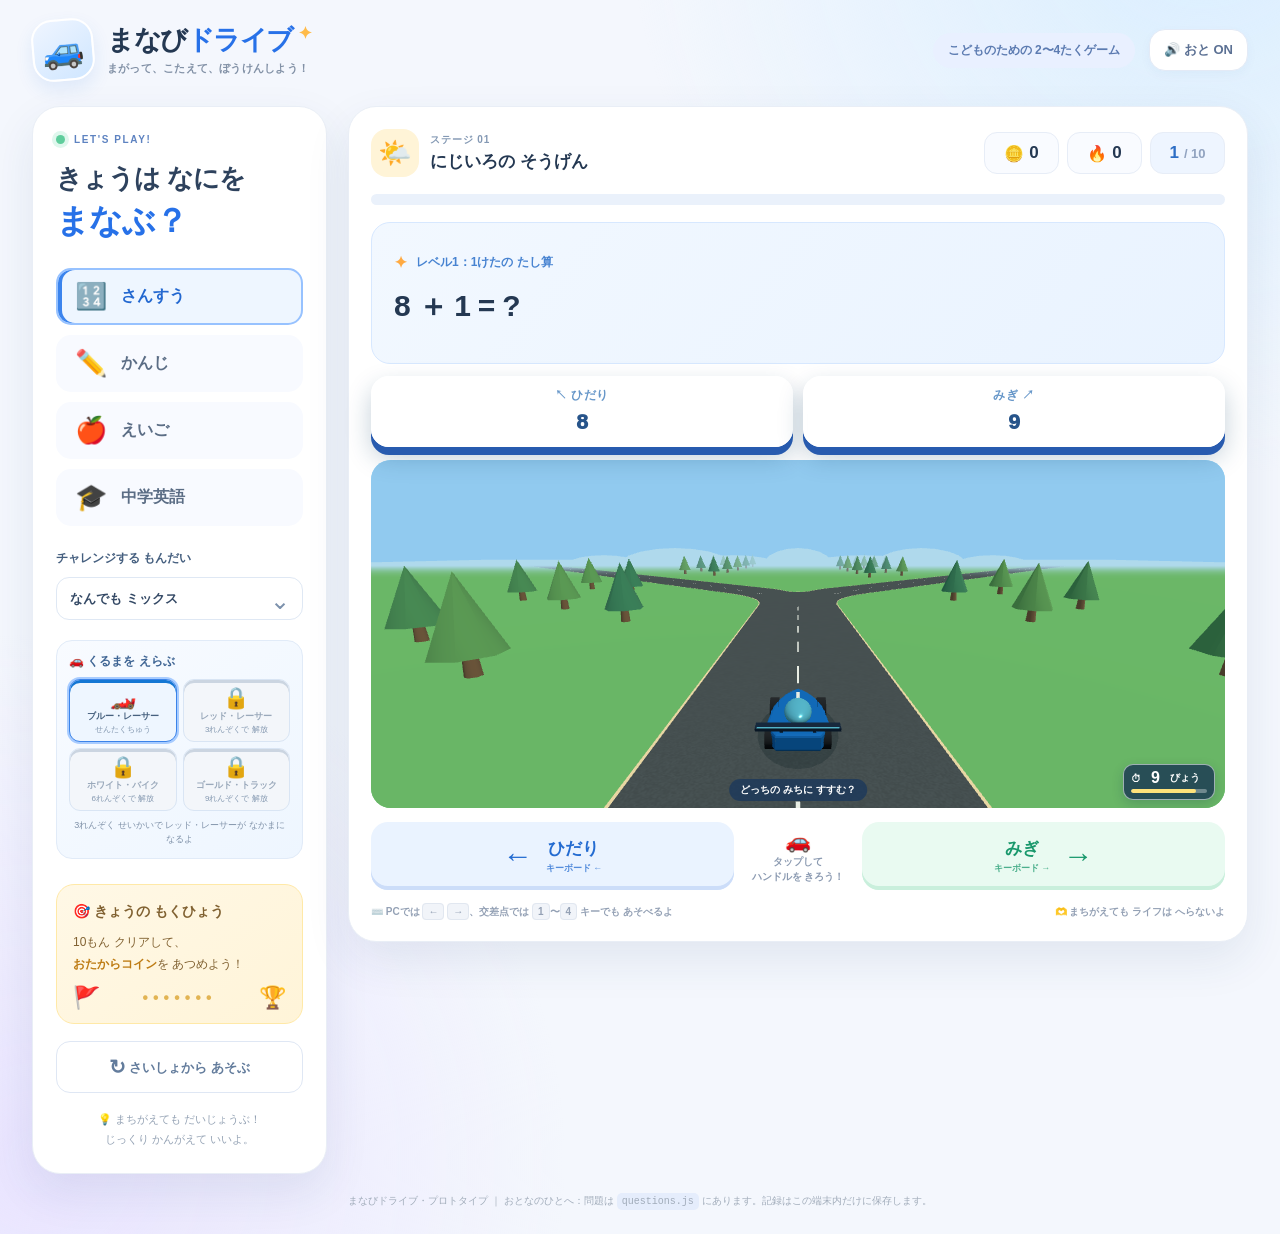
==== index.html @ 8aa6c19a "Add junior high English course" ====
<!doctype html>
<html lang="ja">
<head>
  <meta charset="utf-8">
  <meta name="viewport" content="width=device-width, initial-scale=1, viewport-fit=cover">
  <meta name="theme-color" content="#2a66d9">
  <meta name="description" content="左右の道をえらんで、算数・漢字・英語・中学英語を楽しく学ぶドライブゲーム。">
  <link rel="manifest" href="manifest.webmanifest">
  <link rel="icon" type="image/png" href="icons/icon-192.png">
  <link rel="apple-touch-icon" href="icons/icon-192.png">
  <title>まなびドライブ | たのしく まなぼう！</title>
  <link rel="stylesheet" href="style.css?v=juniorEnglish1">
  <script src="vendor/three.min.js" defer></script>
  <script src="road-geometry.js?v=juniorEnglish1" defer></script>
  <script src="drive-3d.js?v=juniorEnglish1" defer></script>
  <script src="questions.js?v=juniorEnglish1" defer></script>
  <script src="app.js?v=juniorEnglish1" defer></script>
</head>
<body>
  <div class="page">
    <header class="topbar">
      <div class="brand" aria-label="まなびドライブ">
        <div class="brand-icon" aria-hidden="true">🚙</div>
        <div>
          <div class="brand-title">まなび<span>ドライブ</span><span class="logo-star">✦</span></div>
          <div class="brand-subtitle">まがって、こたえて、ぼうけんしよう！</div>
        </div>
      </div>
      <div class="top-actions">
        <span class="header-tag">こどものための 2〜4たくゲーム</span>
        <button type="button" id="soundButton" class="icon-button" aria-pressed="true" title="こうかおんのオン・オフ">🔊 <span>おと ON</span></button>
      </div>
    </header>

    <main class="main-grid">
      <aside class="sidebar" aria-label="ゲームのせってい">
        <div class="sidebar-eyebrow"><span class="pulse-dot"></span> LET'S PLAY!</div>
        <h1>きょうは なにを<br><strong>まなぶ？</strong></h1>
        <div class="subject-tabs" role="group" aria-label="きょうかをえらぶ">
          <button type="button" class="subject-tab is-active" data-subject="math" aria-pressed="true"><span class="subject-icon">🔢</span> さんすう</button>
          <button type="button" class="subject-tab" data-subject="kanji" aria-pressed="false"><span class="subject-icon">✏️</span> かんじ</button>
          <button type="button" class="subject-tab" data-subject="english" aria-pressed="false"><span class="subject-icon">🍎</span> えいご</button>
          <button type="button" class="subject-tab" data-subject="juniorEnglish" aria-pressed="false"><span class="subject-icon">🎓</span> 中学英語</button>
        </div>

        <label class="field-label" for="topicSelect">チャレンジする もんだい</label>
        <div class="select-wrap">
          <select id="topicSelect" aria-label="もんだいのしゅるい"></select>
          <span aria-hidden="true">⌄</span>
        </div>

        <div id="gradeWrap" class="grade-wrap" hidden>
          <label class="field-label" for="gradeSelect">どこまでの かんじ？</label>
          <div class="select-wrap">
            <select id="gradeSelect">
              <option value="1">1年生まで</option>
              <option value="2">2年生まで</option>
              <option value="3" selected>3年生まで</option>
            </select>
            <span aria-hidden="true">⌄</span>
          </div>
        </div>

        <section class="vehicle-panel" aria-label="くるまをえらぶ">
          <div class="vehicle-panel-title">🚗 <strong>くるまを えらぶ</strong></div>
          <div id="vehicleChoices" class="vehicle-choices" role="group" aria-label="くるまの種類"></div>
          <p id="vehicleProgress" class="vehicle-progress">3れんぞく せいかいで あたらしい くるまが なかまになるよ</p>
        </section>

        <div class="sidebar-note">
          <div class="note-head">🎯 <strong>きょうの もくひょう</strong></div>
          <p>10もん クリアして、<br><strong>おたからコイン</strong>を あつめよう！</p>
          <div class="mini-route" aria-hidden="true"><span>🚩</span><span class="route-dots">•••••••</span><span>🏆</span></div>
        </div>
        <button type="button" id="restartButton" class="restart-button"><span aria-hidden="true">↻</span> さいしょから あそぶ</button>
        <div class="sidebar-tip">💡 まちがえても だいじょうぶ！<br>じっくり かんがえて いいよ。</div>
      </aside>

      <section class="game-pane" aria-label="まなびドライブのゲームがめん">
        <div class="game-topline">
          <div class="level-title"><span class="level-badge">🌤️</span><div><small>ステージ 01</small><strong id="stageName">にじいろの そうげん</strong></div></div>
          <div class="hud">
            <div class="hud-item" title="あつめたコイン"><span>🪙</span><strong id="coinCount">0</strong></div>
            <div class="hud-item" title="れんぞくせいかい"><span>🔥</span><strong id="streakCount">0</strong></div>
            <div class="hud-item hud-solved" title="いまの もんだい"><strong id="questionCounter">1</strong><span>/ 10</span></div>
          </div>
        </div>

        <div class="progress-track" aria-label="ステージのしんちょく"><div id="progressFill" class="progress-fill"></div></div>

        <div class="question-panel">
          <div class="question-main">
            <div class="question-overline"><span class="question-dot">✦</span><span id="questionKind">たし算・ひき算</span><span id="questionGrade" class="grade-chip" hidden></span></div>
            <h2 id="questionText">もんだいを よみこみちゅう...</h2>
            <button type="button" id="speakButton" class="speak-button" hidden>🔊 えいごを きく</button>
          </div>
          <div id="questionVisual" class="question-visual" aria-label="もんだいの ず"></div>
        </div>

        <div id="roadChoices" class="road-choices choice-count-2" aria-label="こたえの みち"></div>
        <div class="world" id="world" aria-label="どちらの みちが せいかいかな？">
          <canvas id="driveCanvas" class="drive-canvas" aria-hidden="true"></canvas>
          <div id="answerTimer" class="answer-timer" role="timer" aria-live="polite"><span aria-hidden="true">⏱</span><strong id="answerTime">10</strong><span>びょう</span><div class="answer-timer-track"><span id="answerTimerFill"></span></div></div>
          <div id="bossBadge" class="boss-badge" hidden>⚡ BOSS CROSSING</div>
          <div id="worldTip" class="world-tip">どっちの みちに すすむ？</div>
        </div>

        <div class="controls-row">
          <button type="button" id="goLeft" class="drive-control drive-control-left"><span class="control-arrow">←</span><span><strong>ひだり</strong><small>キーボード ←</small></span></button>
          <div class="control-hint">🚗<span>タップして<br>ハンドルを きろう！</span></div>
          <button type="button" id="goRight" class="drive-control drive-control-right"><span><strong>みぎ</strong><small>キーボード →</small></span><span class="control-arrow">→</span></button>
        </div>

        <div id="feedback" class="feedback" role="status" aria-live="polite" hidden>
          <div id="feedbackIcon" class="feedback-icon">🎉</div>
          <div class="feedback-copy"><strong id="feedbackTitle">せいかい！</strong><p id="feedbackText">よくできました！</p></div>
          <button type="button" id="nextButton" class="next-button">すぐ つぎへ →</button>
        </div>
        <div class="game-footnote"><span>⌨️ PCでは <kbd>←</kbd> <kbd>→</kbd>、交差点では <kbd>1</kbd>〜<kbd>4</kbd> キーでも あそべるよ</span><span>🫶 まちがえても ライフは へらないよ</span></div>
      </section>
    </main>
    <footer class="page-footer">まなびドライブ・プロトタイプ ｜ おとなのひとへ：問題は <code>questions.js</code> にあります。記録はこの端末内だけに保存します。</footer>
  </div>

  <div id="finishOverlay" class="overlay" hidden>
    <div class="finish-dialog" role="dialog" aria-modal="true" aria-labelledby="finishTitle" tabindex="-1">
      <div class="finish-art" aria-hidden="true">🏆</div>
      <div class="finish-kicker">GOAL! おめでとう！</div>
      <h2 id="finishTitle">10もん クリア！</h2>
      <div class="finish-stars" id="finishStars" aria-label="がんばりの ほし">⭐⭐⭐</div>
      <p id="finishSummary">よく がんばったね！</p>
      <div class="finish-stats"><span>🪙 コイン <strong id="finishCoins">0</strong></span><span>✅ せいかい <strong id="finishCorrect">0</strong> / 10</span></div>
      <button type="button" id="playAgain" class="play-again">もういちど ドライブ 🚙</button>
    </div>
  </div>
</body>
</html>
---- style.css ----
:root {
  color-scheme: light;
  --ink: #243852;
  --muted: #7d8da5;
  --blue: #2771e8;
  --deep-blue: #195cc6;
  --paper: #ffffff;
  --line: #e9edf5;
  --shadow: 0 18px 46px rgba(36, 70, 114, .09);
  font-family: -apple-system, BlinkMacSystemFont, "Hiragino Kaku Gothic ProN", "Yu Gothic", "Meiryo", "Noto Sans JP", sans-serif;
}
* { box-sizing: border-box; }
[hidden] { display: none !important; }
html { -webkit-text-size-adjust: 100%; }
body { margin: 0; color: var(--ink); background: #f3f7ff; }
button, select { font: inherit; }
button { cursor: pointer; -webkit-tap-highlight-color: transparent; }
button:focus-visible, select:focus-visible { outline: 4px solid #ffc34d; outline-offset: 3px; }
button:disabled { cursor: default; }
.page {
  min-height: 100svh;
  background: radial-gradient(circle at 94% -8%, #d9eeff 0, transparent 32%),
              radial-gradient(circle at 3% 94%, #e9e4ff 0, transparent 31%), #f4f7fd;
}
.topbar { max-width: 1320px; margin: auto; min-height: 98px; padding: 18px 32px 16px; display: flex; justify-content: space-between; gap: 16px; align-items: center; }
.brand { display: flex; align-items: center; gap: 13px; }
.brand-icon { display: flex; align-items: center; justify-content: center; background: linear-gradient(145deg, #eff5ff, #cfe6ff); border: 2px solid white; box-shadow: 0 8px 18px #1b67d31a; border-radius: 21px; width: 62px; height: 62px; font-size: 34px; transform: rotate(-5deg); }
.brand-title { font-size: 27px; letter-spacing: -.055em; font-weight: 900; line-height: 1.2; }
.brand-title span:first-child { color: var(--blue); }
.logo-star { color: #ffbb49; font-size: 17px; margin-left: 5px; vertical-align: top; }
.brand-subtitle { color: #8291a6; font-size: 11px; letter-spacing: .02em; margin-top: 4px; font-weight: 750; }
.top-actions { display: flex; align-items: center; gap: 14px; }
.header-tag { font-size: 12px; color: #5c7bb1; background: #e9f0ff; border-radius: 30px; padding: 9px 15px; font-weight: 750; }
.icon-button { border: 1px solid #e3eaf6; color: #5c7194; border-radius: 16px; background: white; padding: 11px 14px; font-size: 13px; font-weight: 800; box-shadow: 0 4px 12px #1a438b09; }
.icon-button[aria-pressed="false"] { opacity: .68; }
.main-grid { display: grid; grid-template-columns: 295px minmax(0, 1fr); gap: 21px; max-width: 1320px; margin: auto; padding: 8px 32px 18px; align-items: start; }
.sidebar, .game-pane { background: white; border: 1px solid #e9eef6; border-radius: 28px; box-shadow: var(--shadow); }
.sidebar { padding: 27px 23px 24px; }
.sidebar-eyebrow { font-size: 10px; color: #5e83c1; font-weight: 900; letter-spacing: .16em; display: flex; gap: 9px; align-items: center; }
.pulse-dot { width: 9px; height: 9px; background: #5fcd9c; border-radius: 50%; box-shadow: 0 0 0 4px #dff7ed; }
.sidebar h1 { margin: 15px 0 24px; color: #2e425d; font-size: 26px; line-height: 1.43; letter-spacing: -.035em; }
.sidebar h1 strong { color: var(--blue); font-size: 33px; }
.subject-tabs { display: grid; gap: 10px; }
.subject-tab { text-align: left; display: flex; align-items: center; gap: 13px; min-height: 57px; width: 100%; padding: 10px 15px; font-size: 16px; font-weight: 900; color: #5b6d85; background: #f8faff; border: 2px solid transparent; border-radius: 15px; transition: transform .15s, border-color .15s, background .15s; }
.subject-tab:hover { transform: translateY(-1px); border-color: #dbe8ff; }
.subject-tab.is-active { color: #2368d0; border-color: #97c2ff; background: #eef6ff; box-shadow: inset 4px 0 #3b84ed; }
.subject-icon { font-size: 26px; width: 35px; text-align: center; }
.field-label { display: block; margin: 24px 0 10px; color: #455f7f; font-size: 12px; font-weight: 900; }
.select-wrap { position: relative; }
.select-wrap select { width: 100%; border: 1.5px solid #dfe8f4; background: #fff; border-radius: 13px; padding: 13px 33px 13px 13px; color: #344965; appearance: none; font-weight: 800; font-size: 13px; }
.select-wrap > span { position: absolute; right: 13px; top: 10px; color: #7c91ac; font-size: 24px; pointer-events: none; }
.grade-wrap .field-label { margin-top: 16px; }
.vehicle-panel { margin-top: 20px; padding: 12px; border: 1px solid #e1ebf8; border-radius: 16px; background: linear-gradient(145deg, #f8fbff, #eef6ff); }
.vehicle-panel-title { color: #3f6594; font-size: 12px; margin-bottom: 9px; }
.vehicle-choices { display: grid; grid-template-columns: repeat(2, minmax(0, 1fr)); gap: 6px; }
.vehicle-choice { min-width: 0; padding: 7px 4px 6px; border: 1.5px solid #d9e5f4; border-radius: 11px; background: #fff; color: #47617f; display: grid; justify-items: center; gap: 1px; box-shadow: inset 0 3px var(--vehicle-swatch), 0 3px 7px #315e9412; transition: transform .15s, border-color .15s, background .15s; }
.vehicle-choice:hover:not(:disabled) { transform: translateY(-2px); border-color: #91bdf1; }
.vehicle-choice.is-selected { border-color: #3b83e9; background: #eef6ff; box-shadow: inset 0 3px var(--vehicle-swatch), 0 0 0 2px #a8ccff; }
.vehicle-choice.is-locked { color: #9aa9bb; background: #f3f6fa; box-shadow: inset 0 3px #cbd5e1; }
.vehicle-icon { font-size: 21px; line-height: 1.05; }
.vehicle-choice strong { width: 100%; overflow: hidden; text-overflow: ellipsis; white-space: nowrap; font-size: 9px; text-align: center; }
.vehicle-choice small { font-size: 8px; color: #8498b0; white-space: nowrap; }
.vehicle-progress { margin: 8px 1px 0; color: #7f91a8; font-size: 9px; line-height: 1.5; text-align: center; }
.sidebar-note { margin: 25px 0 17px; background: linear-gradient(145deg, #fff8e6, #fff4d8); padding: 18px 16px 12px; border: 1px solid #ffe9a7; border-radius: 18px; color: #806131; }
.note-head { font-size: 14px; }
.sidebar-note p { margin: 11px 0 9px; font-size: 12px; line-height: 1.8; }
.sidebar-note p strong { color: #be7c14; }
.mini-route { display: flex; justify-content: space-between; align-items: center; font-size: 22px; }
.route-dots { color: #e2b453; font-weight: 900; font-size: 16px; letter-spacing: 5px; }
.restart-button { width: 100%; border: 1.5px solid #dfe7f4; background: white; border-radius: 14px; padding: 13px 12px; color: #637c9c; font-size: 13px; font-weight: 900; }
.restart-button:hover { background: #f8fbff; border-color: #bcd2f5; }
.restart-button span { font-size: 20px; vertical-align: -2px; }
.sidebar-tip { color: #94a2b4; font-size: 11px; line-height: 1.85; text-align: center; margin-top: 16px; }
.game-pane { padding: 22px; min-width: 0; }
.game-topline { display: flex; align-items: center; justify-content: space-between; gap: 10px; }
.level-title { display: flex; align-items: center; gap: 11px; }
.level-badge { width: 48px; height: 48px; border-radius: 16px; background: #fff4d7; display: grid; place-items: center; font-size: 27px; }
.level-title small { display: block; font-size: 10px; font-weight: 900; color: #8499b4; letter-spacing: .09em; }
.level-title strong { display: block; margin-top: 3px; font-size: 17px; font-weight: 900; }
.hud { display: flex; gap: 8px; align-items: center; }
.hud-item { min-width: 75px; border: 1px solid #e7edf7; background: #f9fbff; display: flex; align-items: center; justify-content: center; gap: 5px; padding: 10px; border-radius: 13px; font-size: 16px; }
.hud-item strong { font-size: 17px; font-weight: 900; font-variant-numeric: tabular-nums; }
.hud-solved { background: #eef5ff; color: #2d6ec5; }
.hud-solved span { font-size: 13px; color: #91a3c0; font-weight: 900; }
.progress-track { margin: 17px 0 17px; width: 100%; height: 11px; background: #eaf1fb; overflow: hidden; border-radius: 30px; }
.progress-fill { width: 0%; height: 100%; border-radius: 30px; background: linear-gradient(90deg, #4d9af9, #39c7a3); transition: width .4s; }
.question-panel { min-height: 142px; padding: 18px 22px; background: linear-gradient(130deg, #f2f8ff, #e9f3ff); border: 1.5px solid #d7e8ff; display: flex; justify-content: space-between; align-items: center; gap: 15px; border-radius: 19px; }
.question-main { flex: 1; min-width: 0; }
.question-overline { display: flex; align-items: center; gap: 9px; font-size: 12px; font-weight: 900; color: #4783d1; }
.question-dot { color: #ffaa42; font-size: 16px; }
.grade-chip { color: #7d9abc; border: 1px solid #bed4f1; border-radius: 7px; padding: 2px 6px; font-size: 10px; }
.question-main h2 { font-weight: 900; font-size: clamp(22px, 2.4vw, 30px); letter-spacing: -.025em; line-height: 1.4; margin: 13px 0 6px; overflow-wrap: anywhere; }
.speak-button { margin-top: 8px; border: 1.5px solid #c5daf9; color: #2a68c7; background: white; font-weight: 850; border-radius: 24px; padding: 6px 13px; font-size: 12px; }
.question-visual { display: flex; justify-content: center; align-items: center; flex-shrink: 0; }
.question-visual:empty { display: none; }
.visual-tiles { display: grid; grid-template-columns: repeat(5, 20px); gap: 4px; padding: 9px; background: rgba(255,255,255,.55); border-radius: 13px; }
.visual-tile { width: 20px; height: 20px; background: linear-gradient(140deg, #ffcd70, #ffa94d); border: 2px solid #ec9643; border-radius: 5px; box-shadow: inset 2px 2px #fff5bd; }
.visual-tiles.compact { grid-template-columns: repeat(5, 13px); padding: 5px; gap: 2px; }
.visual-tiles.compact .visual-tile { width: 13px; height: 13px; border-width: 1px; border-radius: 3px; }
.visual-emoji { font-size: 75px; line-height: 1.1; filter: drop-shadow(0 10px 11px #6e9ad42e); }
.visual-english-word { min-width: 130px; padding: 14px 16px; border: 2px solid #c8def7; border-radius: 14px; background: #fff; color: #286ac9; font-size: clamp(18px, 2.2vw, 28px); font-weight: 950; text-align: center; box-shadow: 0 5px 12px #5a8cc21a; }
.visual-idiom { display: grid; gap: 5px; max-width: 270px; padding: 12px 15px; border: 2px solid #d9c9f5; border-radius: 14px; background: linear-gradient(145deg, #fff, #f7f0ff); color: #5f4697; text-align: center; box-shadow: 0 5px 12px #7252a51a; }
.visual-idiom strong { font-size: clamp(17px, 2vw, 24px); }
.visual-idiom span { color: #8977a9; font-size: 11px; font-weight: 800; }
.visual-kanji { min-width: 94px; text-align: center; font-size: 61px; line-height: 1.4; color: #2e69c4; font-weight: 900; background: white; border: 3px dashed #afd3fd; border-radius: 16px; padding: 0 8px; }
.visual-sentence { max-width: 285px; padding: 13px 15px; border: 2px solid #c8def7; border-radius: 14px; background: #fff; color: #315578; font-size: clamp(15px, 1.8vw, 21px); font-weight: 900; line-height: 1.65; text-align: center; box-shadow: 0 5px 12px #5a8cc21a; }
.visual-notebook { display: grid; place-items: center; background: #fff; color: #4b91d2; border-radius: 17px; font-size: 72px; line-height: 1; width: 94px; height: 94px; box-shadow: 0 4px 14px #7ba7d21d; }
.visual-compare { display: flex; flex-wrap: wrap; gap: 10px; align-items: center; justify-content: center; max-width: 280px; }
.compare-item { display: flex; flex-direction: column; align-items: center; gap: 5px; padding: 8px; min-width: 95px; min-height: 72px; border-radius: 13px; background: #ffffffca; border: 1px solid #fff; }
.compare-label { font-weight: 900; color: #4175b1; font-size: 12px; }
.compare-bar { height: 16px; background: linear-gradient(180deg, #ffbe60, #f18b3e); border-radius: 5px; box-shadow: inset 0 3px #ffe0a0; }
.compare-item:nth-child(2) .compare-bar { background: linear-gradient(180deg, #8ce2b3, #41c89b); box-shadow: inset 0 3px #c7f7df; }
.compare-weight { font-weight: 950; font-size: 20px; color: #3a5a88; }
.compare-weight-icon { font-size: 25px; }
.compare-length-track { display: flex; align-items: center; width: 154px; justify-content: flex-start; min-height: 25px; }
.clockface { width: 114px; height: 114px; filter: drop-shadow(0 4px 7px #6d9ab928); }
.clockpair { display: flex; align-items: center; gap: 12px; }
.clock-unit { display: flex; flex-direction: column; align-items: center; gap: 1px; color: #3c71b3; font-weight: 900; }
.clockpair .clockface { width: 92px; height: 92px; }
.world { height: 348px; position: relative; background: linear-gradient(#97ddff 0%, #cdf4ff 52%, #a6e594 52.1%, #65c876 100%); border-radius: 20px; overflow: hidden; margin-top: 13px; isolation: isolate; touch-action: pan-y; }
.drive-canvas { position: absolute; inset: 0; z-index: 1; display: block; width: 100%; height: 100%; pointer-events: none; }
.drive-fallback { position: absolute; inset: 42% 12% auto; z-index: 2; padding: 12px; border-radius: 12px; color: #163d5a; background: #fffef2e8; text-align: center; font-weight: 700; }
.world::before { content: ""; position: absolute; inset: 0; z-index: 4; pointer-events: none; opacity: 0; background: radial-gradient(circle at 50% 80%, #ffffffb8 0, #ffffff00 48%); }
.answer-timer { position: absolute; right: 10px; bottom: 8px; z-index: 8; display: grid; grid-template-columns: auto auto auto; align-items: center; gap: 3px; min-width: 92px; padding: 5px 7px 6px; border: 1px solid #ffffff8c; border-radius: 10px; color: #fff; background: #183553cc; box-shadow: 0 4px 12px #102c4a33; font-size: 10px; font-weight: 900; font-variant-numeric: tabular-nums; transition: background .2s, transform .2s; }
.answer-timer strong { font-size: 16px; line-height: 1; }
.answer-timer-track { grid-column: 1 / -1; height: 4px; overflow: hidden; border-radius: 9px; background: #ffffff55; }
.answer-timer-track span { display: block; width: 100%; height: 100%; border-radius: inherit; background: #ffe27a; transition: width .08s linear; }
.answer-timer.is-warning { background: #9d3d55e8; transform: scale(1.06); }
.answer-timer.is-warning .answer-timer-track span { background: #fff0a1; }
.world.is-correct-route::before { animation: success-flash .9s ease-out both; }
.world.is-wrong-route::before { background: radial-gradient(circle at 50% 80%, #ffd8a866 0, #ffd8a800 52%); animation: wrong-flash .75s ease-out both; }
.sun { position: absolute; width: 53px; height: 53px; background: #ffe879; box-shadow: 0 0 0 12px #fffa9b42; right: 11%; top: 10%; border-radius: 100%; }
.cloud { position: absolute; z-index: 0; width: 96px; height: 26px; border-radius: 45px; background: #ffffffb7; box-shadow: 27px -12px #ffffffd6, 55px 3px #ffffffb7; }
.cloud-a { top: 48px; left: 8%; }
.cloud-b { top: 86px; left: 64%; transform: scale(.7); }
.hill { position: absolute; bottom: 35%; width: 57%; height: 44%; border-radius: 60% 60% 0 0; background: #7bd184; opacity: .97; }
.hill-one { left: -14%; bottom: 30%; transform: rotate(6deg); }
.hill-two { right: -19%; bottom: 31%; height: 51%; background: #82d994; transform: rotate(-6deg); }
.road-svg { position: absolute; inset: 0; width: 100%; height: 100%; z-index: 2; transform-origin: 50% 100%; }
.lane-mark { animation: road-dash 2s linear infinite; }
@keyframes road-dash { to { stroke-dashoffset: -124; } }
.world.is-driving .road-svg { animation: road-rush .9s cubic-bezier(.15,.8,.3,1) both; }
.world.is-turning-left .road-svg { animation-name: road-rush-left; }
.world.is-turning-right .road-svg { animation-name: road-rush-right; }
.world.is-driving .lane-mark { animation-duration: .24s; }
.world.is-driving .cloud-a { animation: cloud-rush-left .9s ease-in both; }
.world.is-driving .cloud-b { animation: cloud-rush-right .9s ease-in both; }
.world.is-driving .hill-one { animation: hill-rush-left .9s ease-in both; }
.world.is-driving .hill-two { animation: hill-rush-right .9s ease-in both; }
.world.is-driving .bush-a, .world.is-driving .bush-b { animation: scenery-rush-left .8s ease-in both; }
.world.is-driving .bush-c, .world.is-driving .bush-d { animation: scenery-rush-right .8s ease-in both; }
@keyframes road-rush { 0% { transform: scale(1); } 58% { transform: scale(1.07) translateY(1%); } 100% { transform: scale(1.15) translateY(3%); } }
@keyframes road-rush-left { 0% { transform: scale(1) rotate(0); } 58% { transform: scale(1.07) rotate(-1deg) translateX(-1%); } 100% { transform: scale(1.15) rotate(-3deg) translateX(-3%); } }
@keyframes road-rush-right { 0% { transform: scale(1) rotate(0); } 58% { transform: scale(1.07) rotate(1deg) translateX(1%); } 100% { transform: scale(1.15) rotate(3deg) translateX(3%); } }
@keyframes cloud-rush-left { to { transform: translateX(-42px); opacity: .15; } }
@keyframes cloud-rush-right { to { transform: translateX(42px) scale(.7); opacity: .15; } }
@keyframes hill-rush-left { to { transform: translateX(-34px) rotate(6deg); } }
@keyframes hill-rush-right { to { transform: translateX(34px) rotate(-6deg); } }
@keyframes scenery-rush-left { to { transform: translateX(-65px) rotate(-5deg); opacity: .25; } }
@keyframes scenery-rush-right { to { transform: translateX(65px) rotate(5deg); opacity: .25; } }
@keyframes success-flash { 0% { opacity: 0; } 28% { opacity: 1; } 100% { opacity: 0; } }
@keyframes wrong-flash { 0% { opacity: 0; } 22% { opacity: .8; } 100% { opacity: 0; } }
.bush { position: absolute; z-index: 3; pointer-events: none; filter: drop-shadow(0 8px 2px #355e5722); }
.bush-a { left: 5%; top: 43%; font-size: 50px; }.bush-b { left: 17%; bottom: 8%; font-size: 25px; }.bush-c { right: 5%; top: 42%; font-size: 53px; }.bush-d { right: 22%; bottom: 8%; font-size: 27px; }
.answer-pole { position: absolute; z-index: 3; height: 52px; width: 9px; top: 39%; background: #e7ddba; border: 2px solid #a79c7e; border-radius: 2px; }
.answer-pole-left { left: 25.8%; }.answer-pole-right { right: 25.8%; }
.road-choice { position: absolute; z-index: 6; top: 8%; width: 37%; min-height: 93px; padding: 9px 12px; display: flex; flex-direction: column; align-items: center; justify-content: center; gap: 4px; border: 4px solid white; background: #ffffffec; box-shadow: 0 8px 0 #285baf, 0 11px 24px #12436640; border-radius: 18px; color: #27548a; transition: transform .18s, background .2s, border-color .2s; }
.world.is-driving .road-choice { animation: sign-bounce .5s ease-in-out 2; }
.world.is-driving .road-choice.is-correct { animation: chosen-sign .8s cubic-bezier(.2,1.2,.3,1) both; }
.world.is-driving .road-choice.is-wrong { animation: wrong-sign .65s ease-out both; }
.road-choice-left { --sign-rotation: -4deg; left: 5%; transform: rotate(var(--sign-rotation)); }.road-choice-right { --sign-rotation: 4deg; right: 5%; transform: rotate(var(--sign-rotation)); }
.road-choice-left:not(:disabled):hover { transform: rotate(-4deg) translateY(-3px); }
.road-choice-right:not(:disabled):hover { transform: rotate(4deg) translateY(-3px); }
.choice-direction { font-size: 12px; letter-spacing: .04em; font-weight: 900; color: #6797c9; }
.road-choice strong { display: block; width: 100%; font-size: clamp(14px, 1.8vw, 21px); line-height: 1.35; font-weight: 950; overflow-wrap: anywhere; }
.answer-state { position: absolute; top: -14px; right: -9px; font-size: 25px; }
.road-choice.is-correct { border-color: #fff; background: #d7ffe6; box-shadow: 0 8px 0 #289c6b, 0 9px 24px #12436640; }
.road-choice.is-wrong { background: #ffecdd; box-shadow: 0 8px 0 #db956b, 0 9px 24px #12436640; }
.road-choice:disabled { opacity: 1; }
.player-car { --car-x: 0px; --car-y: 0px; --car-rotate: 0deg; position: absolute; z-index: 6; bottom: 3px; left: calc(50% - 49px); width: 98px; transform-origin: center 80%; transform: translate3d(var(--car-x), var(--car-y), 0) rotate(var(--car-rotate)); transition: transform .75s cubic-bezier(.26,1.3,.35,1); filter: drop-shadow(0 7px 8px #273c644d); }
.player-car svg { display: block; width: 100%; height: auto; }
.player-car.steer-left { --car-x: calc(-1 * clamp(73px, 17vw, 170px)); --car-y: -73px; --car-rotate: -31deg; }
.player-car.steer-right { --car-x: clamp(73px, 17vw, 170px); --car-y: -73px; --car-rotate: 31deg; }
.player-car.is-driving svg { transform-origin: 50% 90%; animation: car-chassis .14s ease-in-out infinite alternate; }
.player-car.is-missed svg { animation: car-miss .1s ease-in-out 5; }
@keyframes car-chassis { from { transform: translateY(0) rotate(-1deg); } to { transform: translateY(-4px) rotate(1deg); } }
@keyframes car-miss { 0%,100% { transform: translateX(0) rotate(0); } 35% { transform: translateX(-5px) rotate(-3deg); } 70% { transform: translateX(5px) rotate(3deg); } }
@keyframes sign-bounce { 50% { margin-top: -6px; } }
@keyframes chosen-sign { 0% { filter: brightness(1); } 40% { filter: brightness(1.25); } 100% { filter: brightness(1.05); } }
@keyframes wrong-sign { 0%,100% { transform: rotate(var(--sign-rotation)) translateX(0); } 35% { transform: rotate(var(--sign-rotation)) translateX(-5px); } 70% { transform: rotate(var(--sign-rotation)) translateX(5px); } }
.world-tip { position: absolute; left: 50%; bottom: 7px; z-index: 7; transform: translateX(-50%); color: #fff; background: #1b385cc9; padding: 4px 11px; border-radius: 20px; font-size: 10px; font-weight: 900; white-space: nowrap; pointer-events: none; }
.road-choices { position: relative; display: grid; grid-template-columns: repeat(var(--choice-count), minmax(0, 1fr)); gap: 10px; margin-top: 12px; align-items: stretch; }
.world.is-driving .answer-timer { opacity: 0; transition: opacity .35s ease; }
.road-choices .road-choice { position: relative; inset: auto; width: 100%; min-width: 0; min-height: 60px; padding: 7px 9px; transform: none; --sign-rotation: 0deg; }
.road-choices .road-choice:not(:disabled):hover { transform: translateY(-3px); }
.world.is-boss .road-choices { top: 12%; }
.boss-badge { position: absolute; left: 50%; top: 7px; z-index: 8; transform: translateX(-50%); padding: 4px 11px; border: 1px solid #fff5ad; border-radius: 999px; color: #fff8c7; background: #812b67d9; box-shadow: 0 0 18px #ffdf6e80; font-size: 10px; font-weight: 950; letter-spacing: .08em; white-space: nowrap; animation: boss-pulse 1.1s ease-in-out infinite alternate; pointer-events: none; }
@keyframes boss-pulse { to { transform: translateX(-50%) scale(1.06); filter: brightness(1.2); } }
.controls-row.is-boss { justify-content: center; }
.controls-row.is-boss .drive-control { display: none; }
.controls-row.is-boss .control-hint { width: auto; min-width: 190px; padding: 10px 22px; border-radius: 16px; background: #fff5d8; color: #b57a22; box-shadow: inset 0 -3px #f0d999; }
.effects-layer { position: absolute; inset: 0; pointer-events: none; z-index: 10; }
.reward-stars { position: absolute; inset: 0; }
.effect-star { position: absolute; bottom: 26%; left: 50%; font-size: 29px; animation: burst .83s ease-out forwards; }
@keyframes burst { from { transform: translate(0,0) rotate(0) scale(.7); opacity: 1; } to { transform: translate(var(--dx), var(--dy)) rotate(45deg) scale(1.5); opacity: 0; } }
.drive-burst { position: absolute; z-index: 11; width: 1px; height: 1px; pointer-events: none; }
.drive-ring { position: absolute; left: -22px; top: -22px; width: 44px; height: 44px; border: 4px solid #fff7b5; border-radius: 50%; animation: ring-pop .8s ease-out forwards; }
.drive-burst.is-miss .drive-ring { border-color: #ffb17f; }
.drive-particle { position: absolute; left: 0; top: 0; width: 7px; height: 7px; border-radius: 50%; background: #fff7b5; box-shadow: 0 0 0 2px #ffffff66; animation: particle-fly .85s cubic-bezier(.15,.75,.25,1) var(--delay) forwards; }
.drive-burst.is-miss .drive-particle { background: #ffb17f; }
@keyframes ring-pop { from { transform: scale(.2); opacity: .95; } to { transform: scale(2.8); opacity: 0; } }
@keyframes particle-fly { from { transform: translate(-50%,-50%) scale(.4); opacity: 1; } to { transform: translate(calc(var(--dx) - 50%), calc(var(--dy) - 50%)) scale(0); opacity: 0; } }
.controls-row { display: flex; align-items: stretch; gap: 14px; margin-top: 14px; }
.drive-control { flex: 1; display: flex; justify-content: center; align-items: center; gap: 13px; border: 0; border-radius: 17px; background: #eaf3ff; color: #236bd1; padding: 13px 12px; min-height: 68px; box-shadow: inset 0 -4px #ccddf9; transition: transform .13s, background .16s; touch-action: manipulation; }
.drive-control:hover:not(:disabled) { background: #dceaff; transform: translateY(-2px); }
.drive-control:active:not(:disabled) { transform: translateY(2px); }
.drive-control-right { background: #e9faf1; color: #19986c; box-shadow: inset 0 -4px #c9efdc; }
.drive-control-right:hover:not(:disabled) { background: #d9f9e8; }
.control-arrow { font-size: 30px; font-weight: 900; }
.drive-control strong { display: block; font-size: 17px; font-weight: 950; }
.drive-control small { display: block; font-size: 9px; margin-top: 2px; opacity: .75; font-weight: 800; }
.control-hint { align-self: center; display: flex; flex-direction: column; align-items: center; gap: 1px; font-size: 21px; width: 100px; }
.control-hint span { text-align: center; font-size: 10px; color: #8b9ab1; line-height: 1.5; font-weight: 850; }
.feedback { display: flex; align-items: center; gap: 13px; margin-top: 15px; padding: 14px; background: #eafaf1; border: 1px solid #bcebd3; border-radius: 16px; }
.feedback.is-error { background: #fff3e4; border-color: #ffe1b2; }
.feedback-icon { font-size: 31px; }
.feedback-copy { flex: 1; min-width: 0; }
.feedback-copy strong { font-size: 17px; color: #19865c; font-weight: 950; }
.feedback.is-error .feedback-copy strong { color: #bb7544; }
.feedback-copy p { color: #4d6880; margin: 2px 0 0; font-size: 12px; line-height: 1.55; }
.next-button { min-width: 112px; border: 0; border-radius: 12px; color: white; background: linear-gradient(120deg, #3588f4, #216bdc); padding: 12px 16px; white-space: nowrap; font-size: 12px; font-weight: 900; font-variant-numeric: tabular-nums; box-shadow: 0 4px #1759af; }
.next-button:active { translate: 0 2px; box-shadow: 0 2px #1759af; }
.game-footnote { display: flex; justify-content: space-between; flex-wrap: wrap; gap: 7px 15px; color: #94a1b5; font-size: 10px; margin-top: 15px; font-weight: 720; }
kbd { background: #f1f4f9; border: 1px solid #e1e7f0; border-radius: 4px; padding: 2px 5px; font-family: inherit; }
.page-footer { max-width: 1320px; padding: 0 35px 24px; margin: auto; color: #a1acba; font-size: 10px; line-height: 1.8; text-align: center; }
.page-footer code { background: #e5edfc; padding: 3px 5px; border-radius: 5px; }
.overlay { position: fixed; inset: 0; z-index: 40; display: grid; place-items: center; background: #183452b8; padding: 16px; backdrop-filter: blur(6px); }
.finish-dialog { background: white; width: min(420px, 100%); border-radius: 32px; padding: 35px 28px 30px; box-shadow: 0 27px 80px #0a203b6e; text-align: center; animation: dialog-enter .35s ease-out; }
@keyframes dialog-enter { from { transform: translateY(24px) scale(.95); opacity: .6; } to { transform: translateY(0) scale(1); opacity: 1; } }
.finish-art { font-size: 75px; }
.finish-kicker { font-weight: 950; font-size: 12px; color: #de9920; margin-top: 7px; letter-spacing: .12em; }
.finish-dialog h2 { margin: 8px 0 10px; font-size: 31px; font-weight: 950; }
.finish-stars { font-size: 30px; letter-spacing: 4px; }
.finish-dialog p { line-height: 1.8; color: #63748b; font-size: 14px; }
.finish-stats { display: flex; gap: 8px; justify-content: center; }
.finish-stats span { padding: 9px; background: #f4f8ff; border-radius: 9px; color: #5b789e; font-size: 12px; }
.finish-stats strong { font-size: 16px; color: #224e86; }
.play-again { border: 0; border-radius: 15px; background: #2678e8; padding: 15px 23px; margin-top: 24px; font-weight: 950; color: white; width: 100%; font-size: 15px; }
.play-again:hover { background: #1961ca; }

@media (max-width: 1080px) {
  .main-grid { grid-template-columns: 245px minmax(0,1fr); gap: 15px; padding: 8px 18px 18px; }
  .sidebar { padding: 22px 18px; }
  .game-pane { padding: 17px; }
  .sidebar h1 { font-size: 23px; }.sidebar h1 strong { font-size: 28px; }
  .question-main h2 { font-size: clamp(20px, 2.3vw, 26px); }
  .clockface { width: 96px; height: 96px; }
  .clockpair .clockface { width: 77px; height: 77px; }
}
@media (max-width: 800px) {
  .topbar { padding: 13px 18px 8px; min-height: 80px; }
  .main-grid { grid-template-columns: 1fr; padding: 8px 14px 15px; gap: 11px; }
  .sidebar { padding: 15px; }
  .sidebar-eyebrow, .sidebar h1, .sidebar-note, .sidebar-tip { display: none; }
  .subject-tabs { grid-template-columns: repeat(4, 1fr); gap: 8px; }
  .subject-tab { flex-direction: column; gap: 2px; justify-content: center; padding: 7px 3px; font-size: 12px; min-height: 58px; border-radius: 11px; }
  .subject-icon { width: auto; font-size: 20px; }
  .sidebar .field-label { margin: 13px 0 7px; }
  .restart-button { margin-top: 10px; padding: 10px; }
  .grade-wrap .field-label { margin-top: 13px; }
  .page-footer { padding: 0 18px 18px; }
}
@media (max-width: 520px) {
  .topbar { padding: 10px 13px 8px; }
  .brand { gap: 7px; }
  .brand-icon { width: 48px; height: 48px; font-size: 27px; border-radius: 14px; }
  .brand-title { font-size: 22px; }
  .brand-subtitle { font-size: 9px; }
  .header-tag { display: none; }
  .icon-button { padding: 10px 8px; font-size: 12px; }
  .icon-button span { display: none; }
  .main-grid { padding: 5px 8px 12px; gap: 9px; }
  .sidebar { padding: 10px 11px; border-radius: 17px; }
  .subject-tab { font-size: 10px; min-height: 53px; padding: 5px 1px; }
  .subject-icon { font-size: 17px; }
  .sidebar .field-label { margin-top: 9px; }
  .select-wrap select { padding: 9px 30px 9px 11px; }
  .select-wrap > span { top: 6px; }
  .restart-button { padding: 8px; margin-top: 9px; }
  .game-pane { padding: 12px; border-radius: 19px; }
  .level-badge { width: 39px; height: 39px; font-size: 22px; border-radius: 13px; }
  .level-title { gap: 6px; }
  .level-title strong { font-size: 13px; }
  .level-title small { font-size: 9px; }
  .hud { gap: 4px; }.hud-item { min-width: 43px; border-radius: 9px; padding: 7px 5px; font-size: 12px; gap: 3px; }
  .hud-item strong { font-size: 13px; }.hud-solved span { font-size: 10px; }
  .progress-track { margin: 13px 0; height: 8px; }
  .question-panel { padding: 12px; gap: 6px; min-height: 120px; border-radius: 14px; }
  .question-overline { font-size: 10px; }.question-main h2 { font-size: 19px; margin: 8px 0 5px; }
  .question-visual .visual-kanji { min-width: 70px; font-size: 43px; }
  .visual-sentence { max-width: 195px; padding: 8px 9px; font-size: 14px; }
  .visual-notebook { width: 65px; height: 65px; font-size: 48px; }
  .visual-emoji { font-size: 58px; }
  .clockface { width: 83px; height: 83px; }
  .clockpair { gap: 4px; }.clockpair .clockface { width: 60px; height: 60px; }
  .visual-tiles { grid-template-columns: repeat(5, 15px); gap: 2px; padding: 6px; }.visual-tile { width: 15px; height: 15px; border-radius: 3px; border-width: 1px; }
  .visual-tiles.compact { grid-template-columns: repeat(5, 9px); }.visual-tiles.compact .visual-tile { width: 9px; height: 9px; }
  .visual-compare { gap: 4px; max-width: 150px; }.compare-item { min-width: 60px; padding: 5px; }.compare-length-track { width: 84px; }.compare-weight { font-size: 13px; }.compare-weight-icon { font-size: 21px; }
  .world { height: 271px; margin-top: 10px; border-radius: 14px; }
  .road-choice { width: 43%; min-height: 87px; padding: 8px 7px; border-width: 3px; border-radius: 13px; }
  .road-choice-left { left: 3%; }.road-choice-right { right: 3%; }
  .road-choice strong { font-size: clamp(12px, 3.5vw, 16px); }.choice-direction { font-size: 10px; }
  .answer-pole-left { left: 25%; }.answer-pole-right { right: 25%; }
  .player-car { width: 78px; left: calc(50% - 39px); bottom: 3px; }
  .player-car.steer-left { --car-x: -78px; --car-y: -62px; --car-rotate: -31deg; }
  .player-car.steer-right { --car-x: 78px; --car-y: -62px; --car-rotate: 31deg; }
  .bush-a,.bush-c { font-size: 35px; }.bush-b,.bush-d { font-size: 20px; }
  .controls-row { gap: 7px; margin-top: 10px; }.drive-control { min-height: 59px; gap: 7px; border-radius: 12px; padding: 9px 5px; }
  .control-arrow { font-size: 24px; }.drive-control strong { font-size: 14px; }.drive-control small { font-size: 8px; }
  .control-hint { width: 62px; font-size: 17px; }.control-hint span { font-size: 8px; }
  .feedback { gap: 7px; padding: 10px; flex-wrap: wrap; }.feedback-icon { font-size: 25px; }.feedback-copy strong { font-size: 15px; }.feedback-copy p { font-size: 11px; }.next-button { margin-left: auto; font-size: 11px; padding: 10px; }
  .game-footnote { font-size: 9px; justify-content: center; margin-top: 12px; }
}
@media (max-width: 365px) {
  .brand-title { font-size: 19px; }
  .hud-item { min-width: 36px; }
  .level-title strong { font-size: 11px; }
  .question-main h2 { font-size: 17px; }
  .world { height: 250px; }.road-choice strong { font-size: 12px; }
}
@media (prefers-reduced-motion: reduce) {
  *, *::before, *::after { animation-duration: .001ms !important; transition-duration: .001ms !important; scroll-behavior: auto !important; }
}

@media (max-width: 520px) {
  .road-choices { gap: 5px; }
  .road-choices .road-choice { width: 100%; min-height: 76px; padding: 6px 4px; }
  .road-choices.choice-count-4 { gap: 3px; }
  .road-choices.choice-count-4 .road-choice { min-height: 70px; }
  .road-choices .road-choice strong { font-size: clamp(10px, 3vw, 14px); }
  .road-choices .choice-direction { font-size: 9px; }
  .world.is-boss .road-choices { top: 15%; }
  .boss-badge { top: 5px; font-size: 8px; padding: 3px 8px; }
  .answer-timer { right: 7px; bottom: 7px; min-width: 82px; padding: 4px 6px 5px; font-size: 9px; }
  .answer-timer strong { font-size: 14px; }
  .controls-row.is-boss .control-hint { min-width: 160px; padding: 8px 13px; }
}
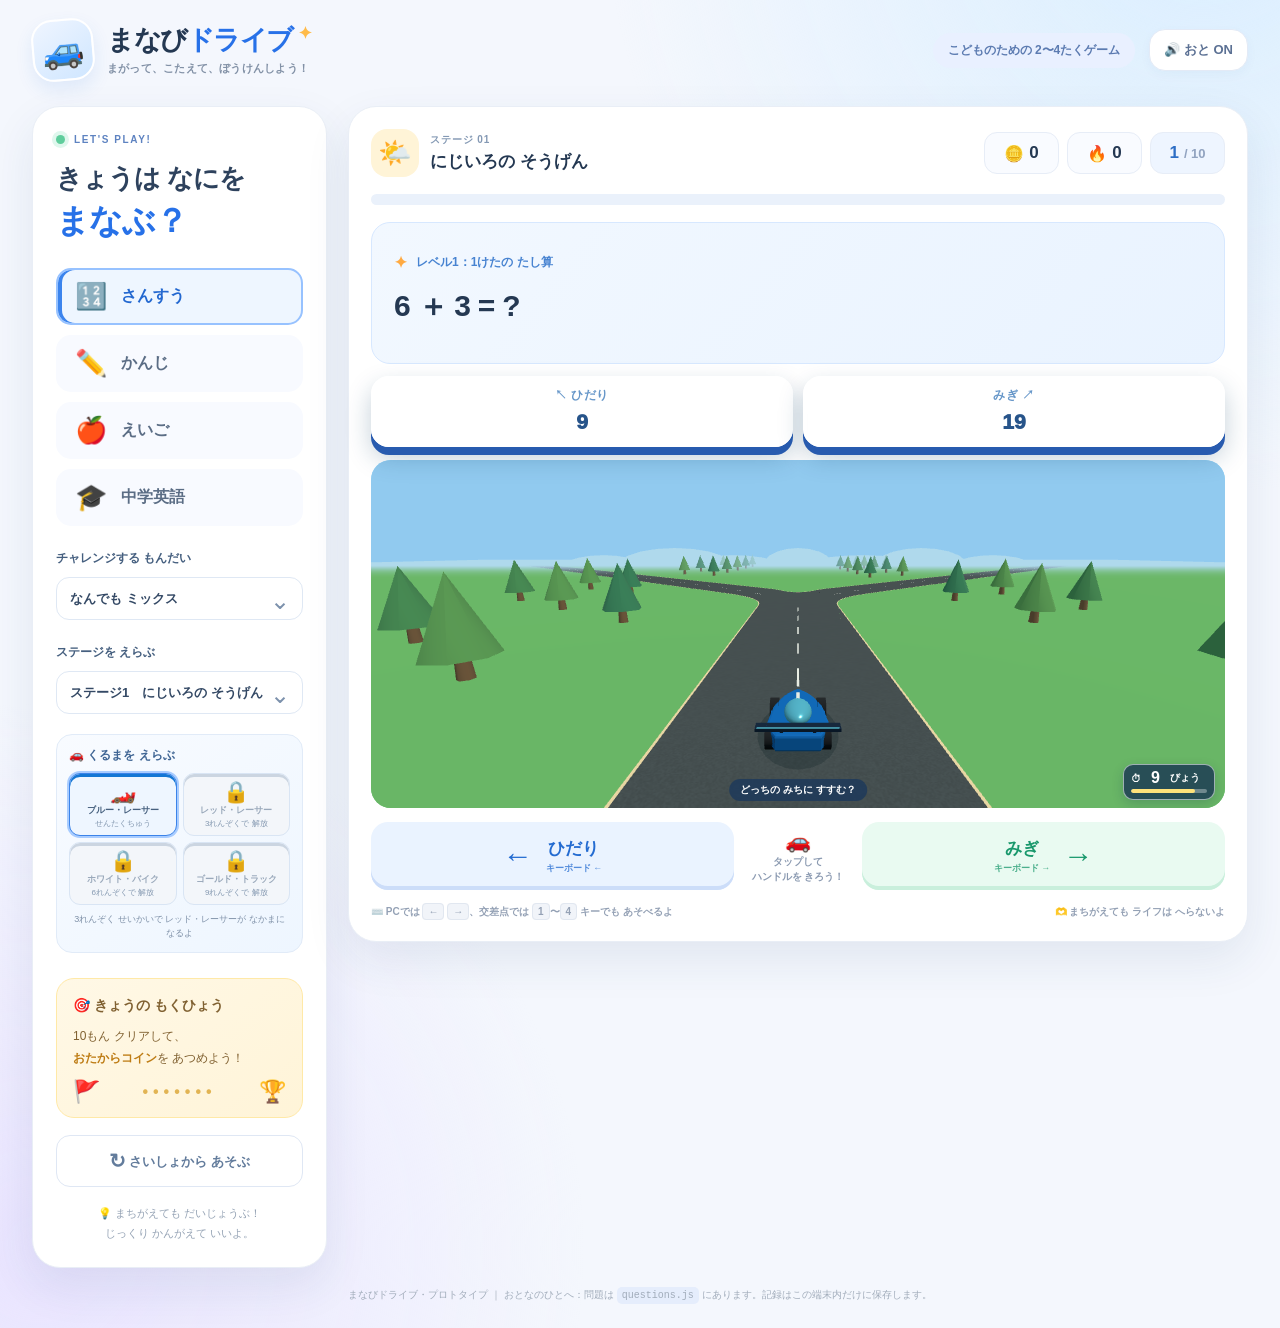
==== commit f2a8a5e1: "Add selectable driving stages" ====
--- a/index.html
+++ b/index.html
@@ -9,12 +9,12 @@
   <link rel="icon" type="image/png" href="icons/icon-192.png">
   <link rel="apple-touch-icon" href="icons/icon-192.png">
   <title>まなびドライブ | たのしく まなぼう！</title>
-  <link rel="stylesheet" href="style.css?v=juniorEnglish1">
+  <link rel="stylesheet" href="style.css?v=stages1">
   <script src="vendor/three.min.js" defer></script>
-  <script src="road-geometry.js?v=juniorEnglish1" defer></script>
-  <script src="drive-3d.js?v=juniorEnglish1" defer></script>
-  <script src="questions.js?v=juniorEnglish1" defer></script>
-  <script src="app.js?v=juniorEnglish1" defer></script>
+  <script src="road-geometry.js?v=stages1" defer></script>
+  <script src="drive-3d.js?v=stages1" defer></script>
+  <script src="questions.js?v=stages1" defer></script>
+  <script src="app.js?v=stages1" defer></script>
 </head>
 <body>
   <div class="page">
@@ -49,6 +49,16 @@
           <span aria-hidden="true">⌄</span>
         </div>
 
+        <label class="field-label" for="stageSelect">ステージを えらぶ</label>
+        <div class="select-wrap">
+          <select id="stageSelect" aria-label="ステージをえらぶ">
+            <option value="1">ステージ1　にじいろの そうげん</option>
+            <option value="2">ステージ2　サンセット・シティ</option>
+            <option value="3">ステージ3　ナイト・ハイウェイ</option>
+          </select>
+          <span aria-hidden="true">⌄</span>
+        </div>
+
         <div id="gradeWrap" class="grade-wrap" hidden>
           <label class="field-label" for="gradeSelect">どこまでの かんじ？</label>
           <div class="select-wrap">
@@ -78,7 +88,7 @@
 
       <section class="game-pane" aria-label="まなびドライブのゲームがめん">
         <div class="game-topline">
-          <div class="level-title"><span class="level-badge">🌤️</span><div><small>ステージ 01</small><strong id="stageName">にじいろの そうげん</strong></div></div>
+          <div class="level-title"><span id="stageBadge" class="level-badge">🌤️</span><div><small id="stageNumber">ステージ 01</small><strong id="stageName">にじいろの そうげん</strong></div></div>
           <div class="hud">
             <div class="hud-item" title="あつめたコイン"><span>🪙</span><strong id="coinCount">0</strong></div>
             <div class="hud-item" title="れんぞくせいかい"><span>🔥</span><strong id="streakCount">0</strong></div>
--- a/style.css
+++ b/style.css
@@ -118,6 +118,8 @@
 .clock-unit { display: flex; flex-direction: column; align-items: center; gap: 1px; color: #3c71b3; font-weight: 900; }
 .clockpair .clockface { width: 92px; height: 92px; }
 .world { height: 348px; position: relative; background: linear-gradient(#97ddff 0%, #cdf4ff 52%, #a6e594 52.1%, #65c876 100%); border-radius: 20px; overflow: hidden; margin-top: 13px; isolation: isolate; touch-action: pan-y; }
+.world.stage-2 { box-shadow: inset 0 0 0 3px #ffbd6b80, 0 16px 35px #c8683b1c; }
+.world.stage-3 { box-shadow: inset 0 0 0 3px #7185d280, 0 16px 35px #192a641c; }
 .drive-canvas { position: absolute; inset: 0; z-index: 1; display: block; width: 100%; height: 100%; pointer-events: none; }
 .drive-fallback { position: absolute; inset: 42% 12% auto; z-index: 2; padding: 12px; border-radius: 12px; color: #163d5a; background: #fffef2e8; text-align: center; font-weight: 700; }
 .world::before { content: ""; position: absolute; inset: 0; z-index: 4; pointer-events: none; opacity: 0; background: radial-gradient(circle at 50% 80%, #ffffffb8 0, #ffffff00 48%); }
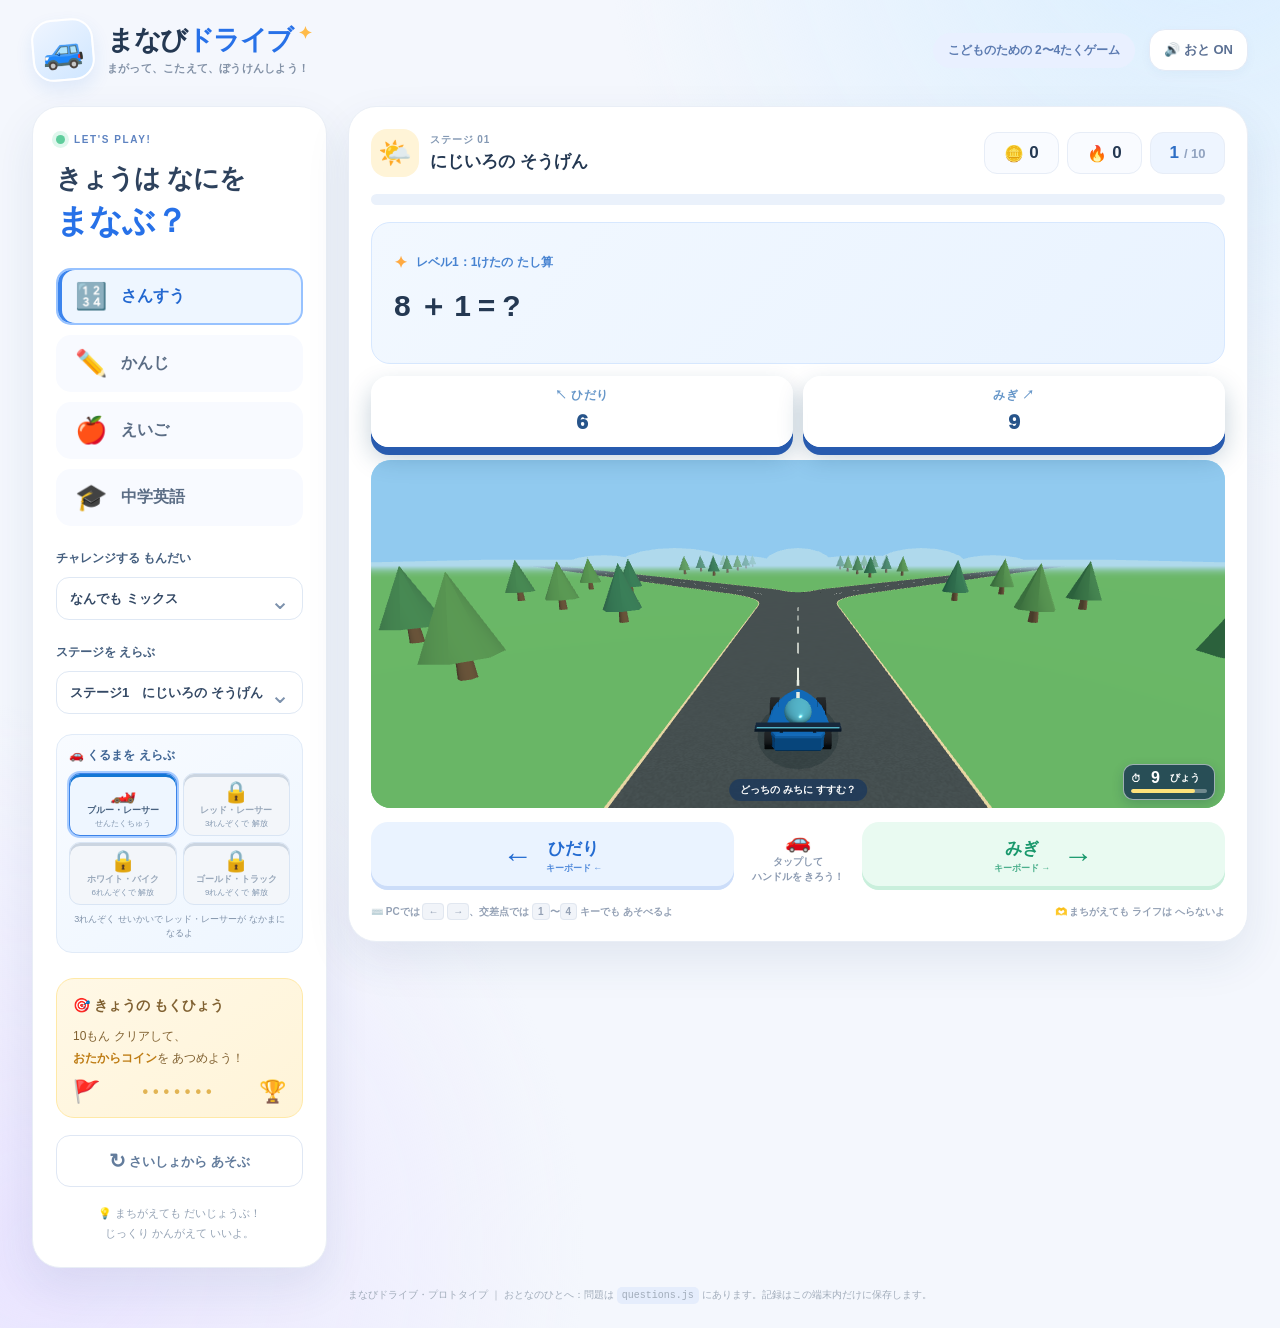
==== commit 917263be: "Hide answers before junior English responses" ====
--- a/index.html
+++ b/index.html
@@ -9,12 +9,12 @@
   <link rel="icon" type="image/png" href="icons/icon-192.png">
   <link rel="apple-touch-icon" href="icons/icon-192.png">
   <title>まなびドライブ | たのしく まなぼう！</title>
-  <link rel="stylesheet" href="style.css?v=stages1">
+  <link rel="stylesheet" href="style.css?v=stages2">
   <script src="vendor/three.min.js" defer></script>
-  <script src="road-geometry.js?v=stages1" defer></script>
-  <script src="drive-3d.js?v=stages1" defer></script>
-  <script src="questions.js?v=stages1" defer></script>
-  <script src="app.js?v=stages1" defer></script>
+  <script src="road-geometry.js?v=stages2" defer></script>
+  <script src="drive-3d.js?v=stages2" defer></script>
+  <script src="questions.js?v=stages2" defer></script>
+  <script src="app.js?v=stages2" defer></script>
 </head>
 <body>
   <div class="page">
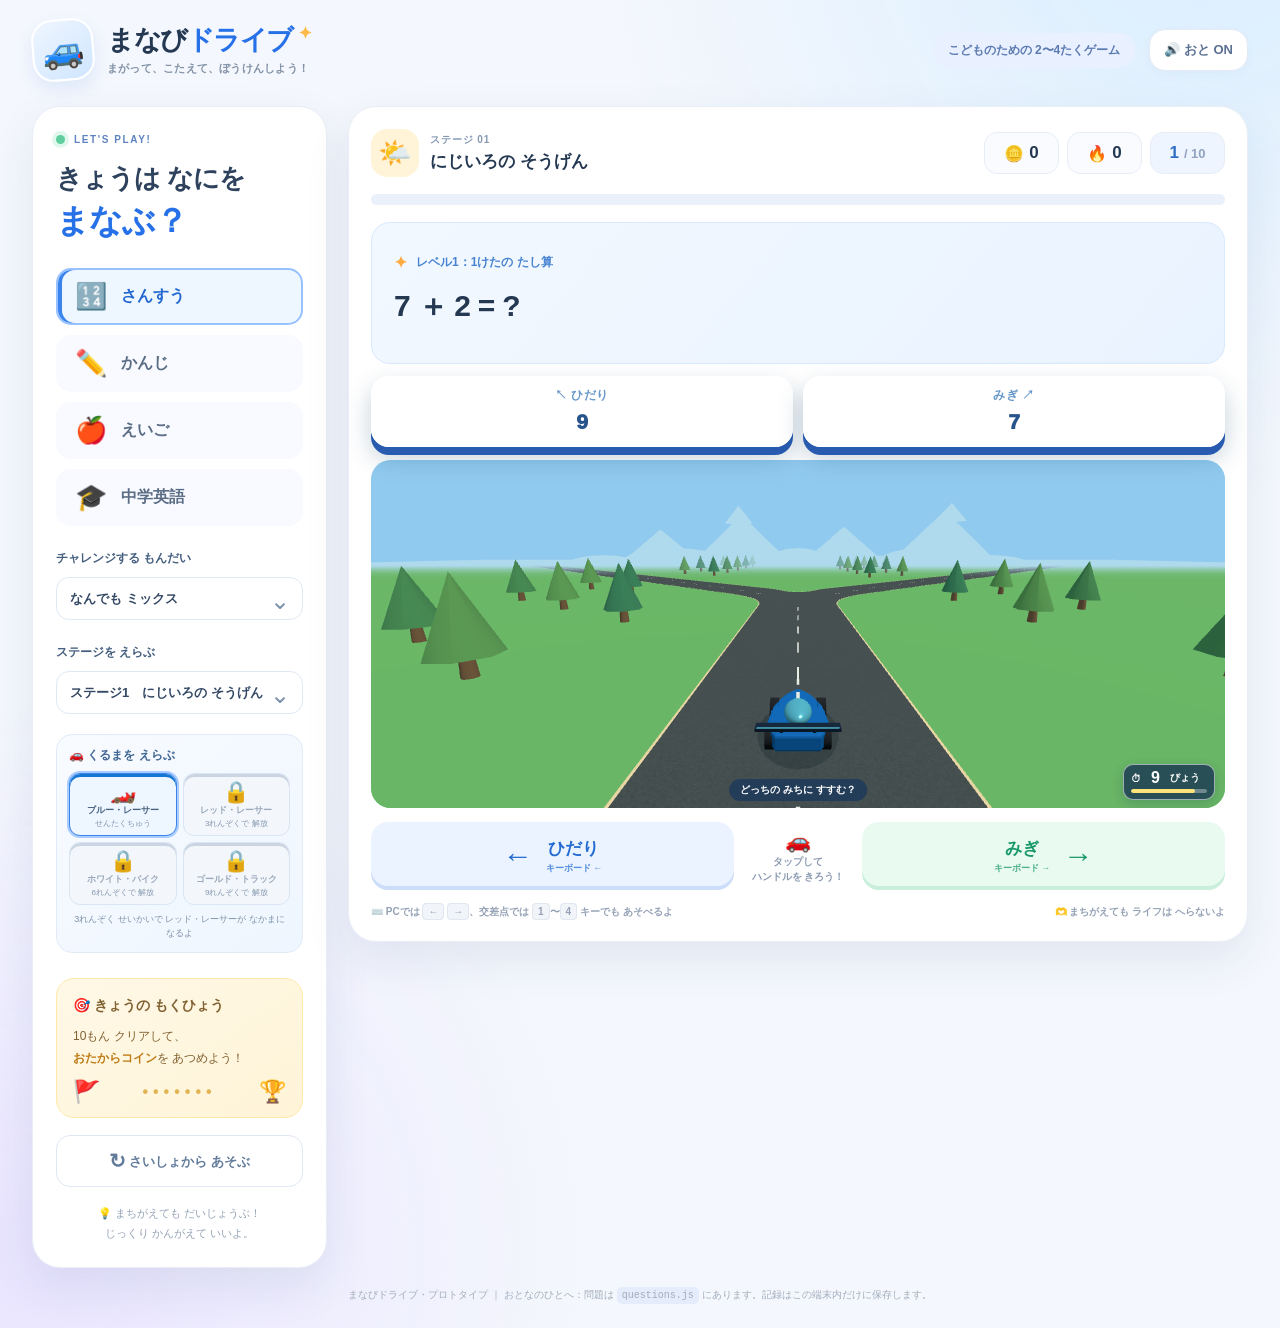
==== commit 26dfe7fb: "Add distinct stage scenery and elevated highway" ====
--- a/index.html
+++ b/index.html
@@ -9,12 +9,12 @@
   <link rel="icon" type="image/png" href="icons/icon-192.png">
   <link rel="apple-touch-icon" href="icons/icon-192.png">
   <title>まなびドライブ | たのしく まなぼう！</title>
-  <link rel="stylesheet" href="style.css?v=stages2">
+  <link rel="stylesheet" href="style.css?v=stages3">
   <script src="vendor/three.min.js" defer></script>
-  <script src="road-geometry.js?v=stages2" defer></script>
-  <script src="drive-3d.js?v=stages2" defer></script>
-  <script src="questions.js?v=stages2" defer></script>
-  <script src="app.js?v=stages2" defer></script>
+  <script src="road-geometry.js?v=stages3" defer></script>
+  <script src="drive-3d.js?v=stages3" defer></script>
+  <script src="questions.js?v=stages3" defer></script>
+  <script src="app.js?v=stages3" defer></script>
 </head>
 <body>
   <div class="page">
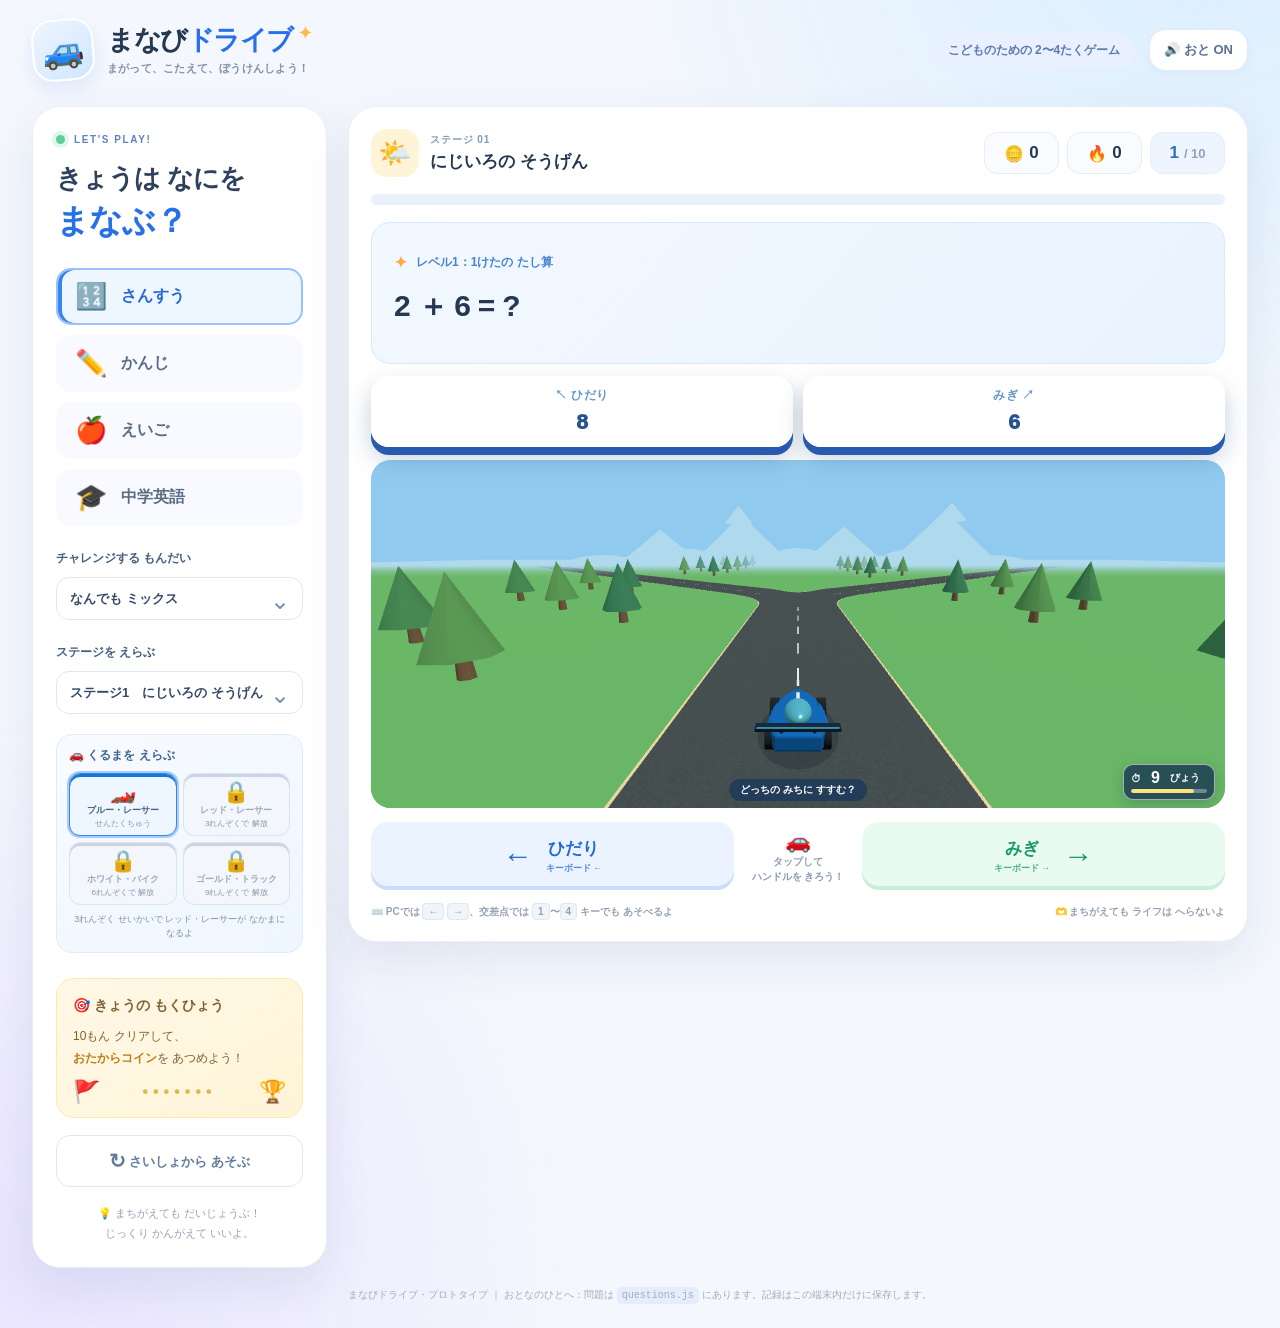
==== commit 75b117fd: "Keep stage scenery clear of roads" ====
--- a/index.html
+++ b/index.html
@@ -9,12 +9,12 @@
   <link rel="icon" type="image/png" href="icons/icon-192.png">
   <link rel="apple-touch-icon" href="icons/icon-192.png">
   <title>まなびドライブ | たのしく まなぼう！</title>
-  <link rel="stylesheet" href="style.css?v=stages3">
+  <link rel="stylesheet" href="style.css?v=stages4">
   <script src="vendor/three.min.js" defer></script>
-  <script src="road-geometry.js?v=stages3" defer></script>
-  <script src="drive-3d.js?v=stages3" defer></script>
-  <script src="questions.js?v=stages3" defer></script>
-  <script src="app.js?v=stages3" defer></script>
+  <script src="road-geometry.js?v=stages4" defer></script>
+  <script src="drive-3d.js?v=stages4" defer></script>
+  <script src="questions.js?v=stages4" defer></script>
+  <script src="app.js?v=stages4" defer></script>
 </head>
 <body>
   <div class="page">
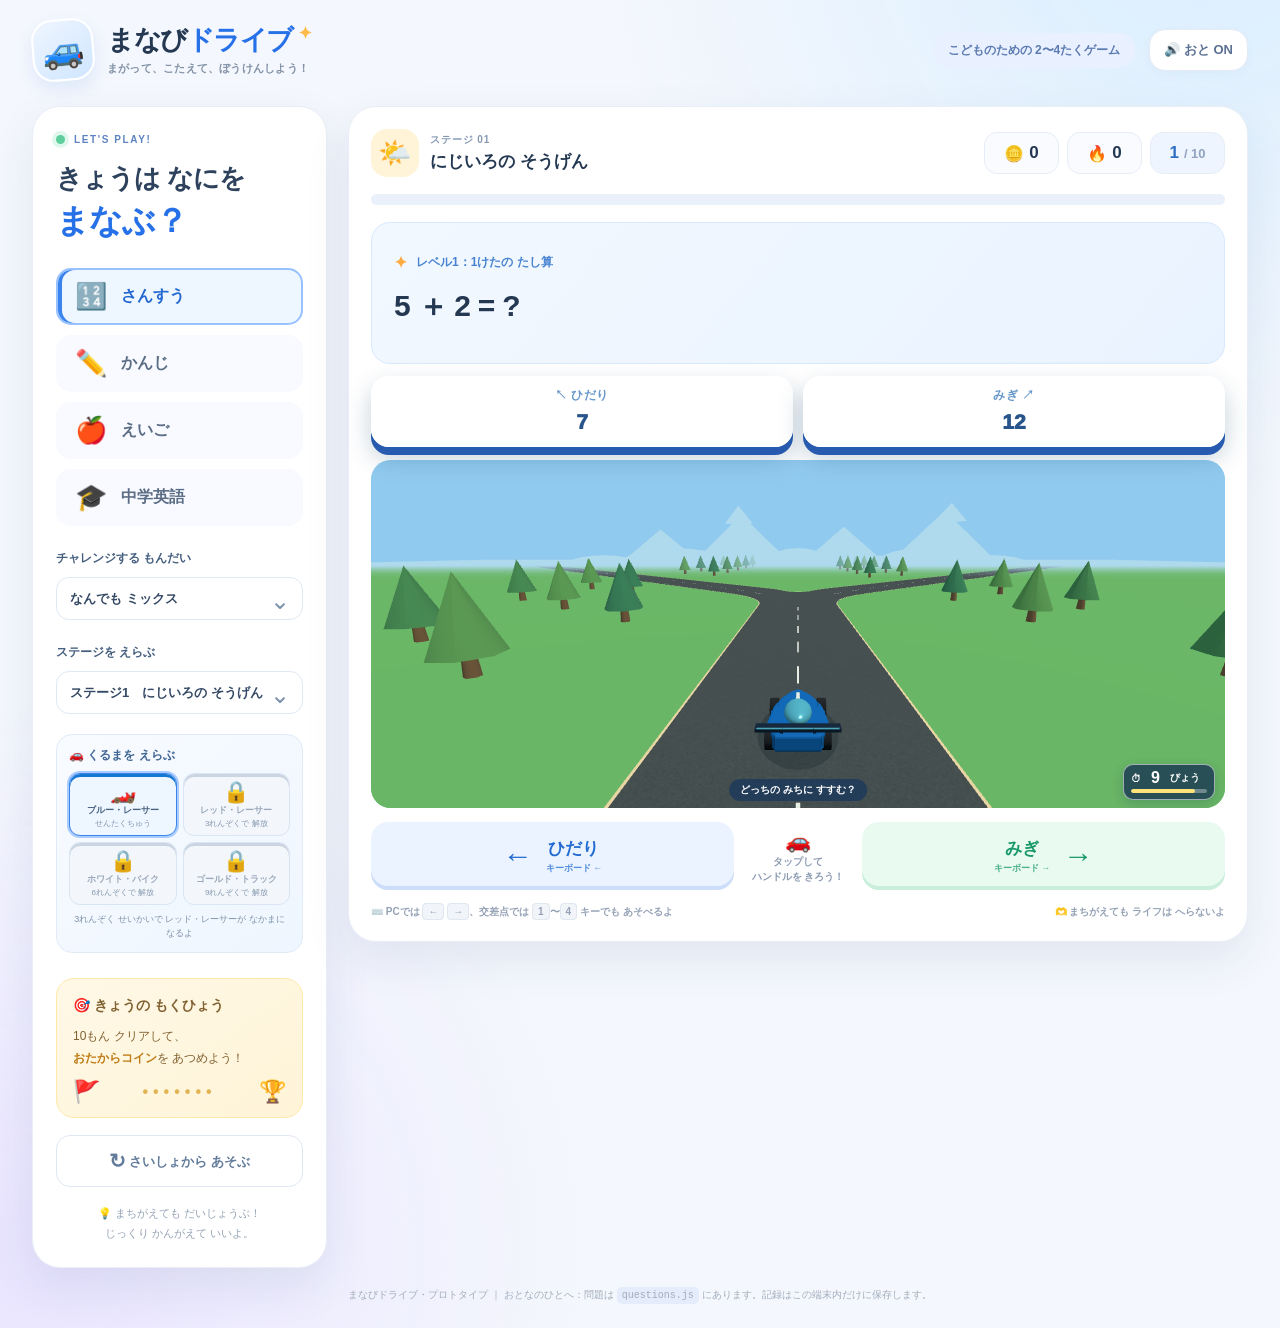
==== commit 8839fd1b: "Move stage scenery away from driving lanes" ====
--- a/index.html
+++ b/index.html
@@ -9,12 +9,12 @@
   <link rel="icon" type="image/png" href="icons/icon-192.png">
   <link rel="apple-touch-icon" href="icons/icon-192.png">
   <title>まなびドライブ | たのしく まなぼう！</title>
-  <link rel="stylesheet" href="style.css?v=stages4">
+  <link rel="stylesheet" href="style.css?v=stages5">
   <script src="vendor/three.min.js" defer></script>
-  <script src="road-geometry.js?v=stages4" defer></script>
-  <script src="drive-3d.js?v=stages4" defer></script>
-  <script src="questions.js?v=stages4" defer></script>
-  <script src="app.js?v=stages4" defer></script>
+  <script src="road-geometry.js?v=stages5" defer></script>
+  <script src="drive-3d.js?v=stages5" defer></script>
+  <script src="questions.js?v=stages5" defer></script>
+  <script src="app.js?v=stages5" defer></script>
 </head>
 <body>
   <div class="page">
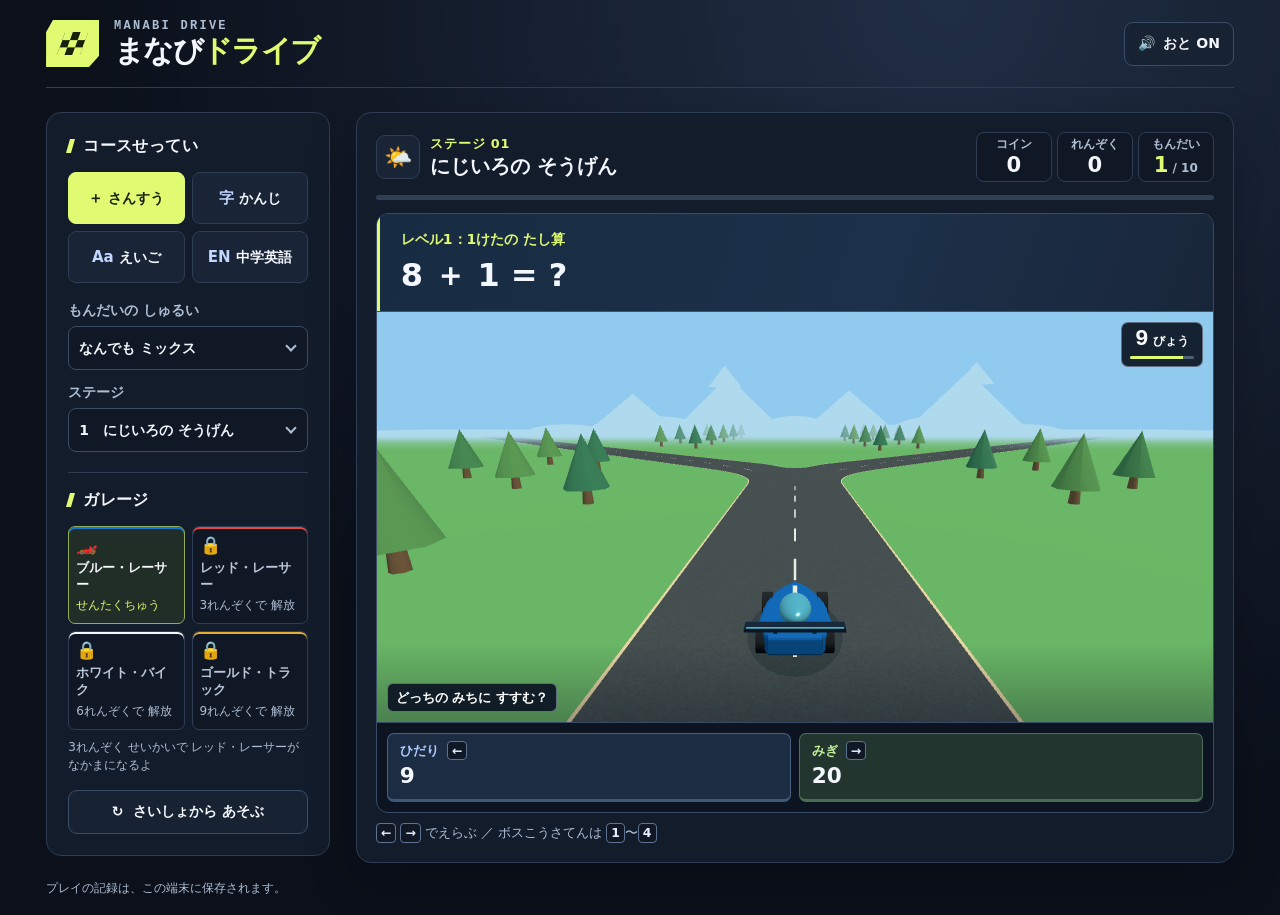
==== commit 0e2f5e29: "Redesign Manabi Drive as a racing cockpit" ====
--- a/index.html
+++ b/index.html
@@ -3,144 +3,149 @@
 <head>
   <meta charset="utf-8">
   <meta name="viewport" content="width=device-width, initial-scale=1, viewport-fit=cover">
-  <meta name="theme-color" content="#2a66d9">
+  <meta name="theme-color" content="#0b101a">
   <meta name="description" content="左右の道をえらんで、算数・漢字・英語・中学英語を楽しく学ぶドライブゲーム。">
   <link rel="manifest" href="manifest.webmanifest">
   <link rel="icon" type="image/png" href="icons/icon-192.png">
   <link rel="apple-touch-icon" href="icons/icon-192.png">
-  <title>まなびドライブ | たのしく まなぼう！</title>
-  <link rel="stylesheet" href="style.css?v=stages5">
+  <title>まなびドライブ | 学習ドライブゲーム</title>
+  <link rel="stylesheet" href="style.css?v=cockpit">
   <script src="vendor/three.min.js" defer></script>
   <script src="road-geometry.js?v=stages5" defer></script>
   <script src="drive-3d.js?v=stages5" defer></script>
   <script src="questions.js?v=stages5" defer></script>
-  <script src="app.js?v=stages5" defer></script>
+  <script src="app.js?v=cockpit" defer></script>
 </head>
 <body>
   <div class="page">
     <header class="topbar">
-      <div class="brand" aria-label="まなびドライブ">
-        <div class="brand-icon" aria-hidden="true">🚙</div>
+      <div class="brand">
+        <div class="brand-mark" aria-hidden="true"><span></span></div>
         <div>
-          <div class="brand-title">まなび<span>ドライブ</span><span class="logo-star">✦</span></div>
-          <div class="brand-subtitle">まがって、こたえて、ぼうけんしよう！</div>
+          <span class="brand-subtitle" lang="en">MANABI DRIVE</span>
+          <h1 class="brand-title">まなび<span>ドライブ</span></h1>
         </div>
       </div>
       <div class="top-actions">
-        <span class="header-tag">こどものための 2〜4たくゲーム</span>
         <button type="button" id="soundButton" class="icon-button" aria-pressed="true" title="こうかおんのオン・オフ">🔊 <span>おと ON</span></button>
       </div>
     </header>
 
     <main class="main-grid">
       <aside class="sidebar" aria-label="ゲームのせってい">
-        <div class="sidebar-eyebrow"><span class="pulse-dot"></span> LET'S PLAY!</div>
-        <h1>きょうは なにを<br><strong>まなぶ？</strong></h1>
-        <div class="subject-tabs" role="group" aria-label="きょうかをえらぶ">
-          <button type="button" class="subject-tab is-active" data-subject="math" aria-pressed="true"><span class="subject-icon">🔢</span> さんすう</button>
-          <button type="button" class="subject-tab" data-subject="kanji" aria-pressed="false"><span class="subject-icon">✏️</span> かんじ</button>
-          <button type="button" class="subject-tab" data-subject="english" aria-pressed="false"><span class="subject-icon">🍎</span> えいご</button>
-          <button type="button" class="subject-tab" data-subject="juniorEnglish" aria-pressed="false"><span class="subject-icon">🎓</span> 中学英語</button>
+        <h2 class="sidebar-title">コースせってい</h2>
+        <button type="button" id="settingsToggle" class="settings-toggle" aria-expanded="false" aria-controls="courseSettings">
+          <span class="settings-label">コースせってい</span><span class="chevron" aria-hidden="true"></span>
+        </button>
+        <div id="courseSettings" class="sidebar-content">
+          <div class="subject-tabs" role="group" aria-label="きょうかをえらぶ">
+            <button type="button" class="subject-tab is-active" data-subject="math" aria-pressed="true"><span class="subject-icon" aria-hidden="true">＋</span>さんすう</button>
+            <button type="button" class="subject-tab" data-subject="kanji" aria-pressed="false"><span class="subject-icon" aria-hidden="true">字</span>かんじ</button>
+            <button type="button" class="subject-tab" data-subject="english" aria-pressed="false"><span class="subject-icon" aria-hidden="true">Aa</span>えいご</button>
+            <button type="button" class="subject-tab" data-subject="juniorEnglish" aria-pressed="false"><span class="subject-icon" aria-hidden="true">EN</span>中学英語</button>
+          </div>
+
+          <div class="course-fields">
+            <div>
+              <label class="field-label" for="topicSelect">もんだいの しゅるい</label>
+              <div class="select-wrap">
+                <select id="topicSelect"></select>
+                <span class="chevron" aria-hidden="true"></span>
+              </div>
+            </div>
+
+            <div>
+              <label class="field-label" for="stageSelect">ステージ</label>
+              <div class="select-wrap">
+                <select id="stageSelect">
+                  <option value="1">1　にじいろの そうげん</option>
+                  <option value="2">2　サンセット・シティ</option>
+                  <option value="3">3　ナイト・ハイウェイ</option>
+                </select>
+                <span class="chevron" aria-hidden="true"></span>
+              </div>
+            </div>
+
+            <div id="gradeWrap" hidden>
+              <label class="field-label" for="gradeSelect">どこまでの かんじ？</label>
+              <div class="select-wrap">
+                <select id="gradeSelect">
+                  <option value="1">1年生まで</option>
+                  <option value="2">2年生まで</option>
+                  <option value="3" selected>3年生まで</option>
+                </select>
+                <span class="chevron" aria-hidden="true"></span>
+              </div>
+            </div>
+          </div>
+
+          <section class="vehicle-panel" aria-labelledby="garageTitle">
+            <h3 id="garageTitle" class="vehicle-panel-title">ガレージ</h3>
+            <div id="vehicleChoices" class="vehicle-choices" role="group" aria-label="くるまをえらぶ"></div>
+            <p id="vehicleProgress" class="vehicle-progress"></p>
+          </section>
+          <button type="button" id="restartButton" class="restart-button"><span aria-hidden="true">↻</span> さいしょから あそぶ</button>
         </div>
+      </aside>
 
-        <label class="field-label" for="topicSelect">チャレンジする もんだい</label>
-        <div class="select-wrap">
-          <select id="topicSelect" aria-label="もんだいのしゅるい"></select>
-          <span aria-hidden="true">⌄</span>
-        </div>
-
-        <label class="field-label" for="stageSelect">ステージを えらぶ</label>
-        <div class="select-wrap">
-          <select id="stageSelect" aria-label="ステージをえらぶ">
-            <option value="1">ステージ1　にじいろの そうげん</option>
-            <option value="2">ステージ2　サンセット・シティ</option>
-            <option value="3">ステージ3　ナイト・ハイウェイ</option>
-          </select>
-          <span aria-hidden="true">⌄</span>
-        </div>
-
-        <div id="gradeWrap" class="grade-wrap" hidden>
-          <label class="field-label" for="gradeSelect">どこまでの かんじ？</label>
-          <div class="select-wrap">
-            <select id="gradeSelect">
-              <option value="1">1年生まで</option>
-              <option value="2">2年生まで</option>
-              <option value="3" selected>3年生まで</option>
-            </select>
-            <span aria-hidden="true">⌄</span>
+      <section class="game-pane" id="gamePane" data-stage="1" aria-label="まなびドライブのゲームがめん">
+        <div class="game-topline">
+          <div class="level-title"><span id="stageBadge" class="level-badge" aria-hidden="true">🌤️</span><div><small id="stageNumber">ステージ 01</small><strong id="stageName">にじいろの そうげん</strong></div></div>
+          <div class="hud">
+            <div class="hud-item"><span class="hud-label">コイン</span><strong id="coinCount">0</strong></div>
+            <div class="hud-item"><span class="hud-label">れんぞく</span><strong id="streakCount">0</strong></div>
+            <div class="hud-item hud-solved"><span class="hud-label">もんだい</span><div><strong id="questionCounter">1</strong><span class="hud-total"> / 10</span></div></div>
           </div>
         </div>
 
-        <section class="vehicle-panel" aria-label="くるまをえらぶ">
-          <div class="vehicle-panel-title">🚗 <strong>くるまを えらぶ</strong></div>
-          <div id="vehicleChoices" class="vehicle-choices" role="group" aria-label="くるまの種類"></div>
-          <p id="vehicleProgress" class="vehicle-progress">3れんぞく せいかいで あたらしい くるまが なかまになるよ</p>
-        </section>
+        <div class="progress-track" id="progressTrack" role="progressbar" aria-label="ステージのしんちょく" aria-valuemin="0" aria-valuemax="10" aria-valuenow="0"><div id="progressFill" class="progress-fill"></div></div>
 
-        <div class="sidebar-note">
-          <div class="note-head">🎯 <strong>きょうの もくひょう</strong></div>
-          <p>10もん クリアして、<br><strong>おたからコイン</strong>を あつめよう！</p>
-          <div class="mini-route" aria-hidden="true"><span>🚩</span><span class="route-dots">•••••••</span><span>🏆</span></div>
-        </div>
-        <button type="button" id="restartButton" class="restart-button"><span aria-hidden="true">↻</span> さいしょから あそぶ</button>
-        <div class="sidebar-tip">💡 まちがえても だいじょうぶ！<br>じっくり かんがえて いいよ。</div>
-      </aside>
+        <div class="cockpit">
+          <div class="question-panel">
+            <div class="question-main">
+              <div class="question-overline"><span id="questionKind">たし算・ひき算</span><span id="questionGrade" class="grade-chip" hidden></span></div>
+              <h2 id="questionText">もんだいを よみこみちゅう...</h2>
+              <button type="button" id="speakButton" class="speak-button" hidden>🔊 えいごを きく</button>
+            </div>
+            <div id="questionVisual" class="question-visual" aria-label="もんだいの ず"></div>
+          </div>
 
-      <section class="game-pane" aria-label="まなびドライブのゲームがめん">
-        <div class="game-topline">
-          <div class="level-title"><span id="stageBadge" class="level-badge">🌤️</span><div><small id="stageNumber">ステージ 01</small><strong id="stageName">にじいろの そうげん</strong></div></div>
-          <div class="hud">
-            <div class="hud-item" title="あつめたコイン"><span>🪙</span><strong id="coinCount">0</strong></div>
-            <div class="hud-item" title="れんぞくせいかい"><span>🔥</span><strong id="streakCount">0</strong></div>
-            <div class="hud-item hud-solved" title="いまの もんだい"><strong id="questionCounter">1</strong><span>/ 10</span></div>
+          <div class="world" id="world" role="region" aria-label="どちらの みちが せいかいかな？">
+            <canvas id="driveCanvas" class="drive-canvas" aria-hidden="true"></canvas>
+            <div id="answerTimer" class="answer-timer" role="timer">
+              <div class="timer-label"><strong id="answerTime">10</strong><span>びょう</span></div>
+              <div class="answer-timer-track"><span id="answerTimerFill"></span></div>
+            </div>
+            <div id="bossBadge" class="boss-badge" hidden>ボスこうさてん</div>
+            <div id="worldTip" class="world-tip">どっちの みちに すすむ？</div>
           </div>
-        </div>
 
-        <div class="progress-track" aria-label="ステージのしんちょく"><div id="progressFill" class="progress-fill"></div></div>
-
-        <div class="question-panel">
-          <div class="question-main">
-            <div class="question-overline"><span class="question-dot">✦</span><span id="questionKind">たし算・ひき算</span><span id="questionGrade" class="grade-chip" hidden></span></div>
-            <h2 id="questionText">もんだいを よみこみちゅう...</h2>
-            <button type="button" id="speakButton" class="speak-button" hidden>🔊 えいごを きく</button>
-          </div>
-          <div id="questionVisual" class="question-visual" aria-label="もんだいの ず"></div>
-        </div>
-
-        <div id="roadChoices" class="road-choices choice-count-2" aria-label="こたえの みち"></div>
-        <div class="world" id="world" aria-label="どちらの みちが せいかいかな？">
-          <canvas id="driveCanvas" class="drive-canvas" aria-hidden="true"></canvas>
-          <div id="answerTimer" class="answer-timer" role="timer" aria-live="polite"><span aria-hidden="true">⏱</span><strong id="answerTime">10</strong><span>びょう</span><div class="answer-timer-track"><span id="answerTimerFill"></span></div></div>
-          <div id="bossBadge" class="boss-badge" hidden>⚡ BOSS CROSSING</div>
-          <div id="worldTip" class="world-tip">どっちの みちに すすむ？</div>
-        </div>
-
-        <div class="controls-row">
-          <button type="button" id="goLeft" class="drive-control drive-control-left"><span class="control-arrow">←</span><span><strong>ひだり</strong><small>キーボード ←</small></span></button>
-          <div class="control-hint">🚗<span>タップして<br>ハンドルを きろう！</span></div>
-          <button type="button" id="goRight" class="drive-control drive-control-right"><span><strong>みぎ</strong><small>キーボード →</small></span><span class="control-arrow">→</span></button>
+          <div id="roadChoices" class="road-choices" role="group" aria-label="こたえの みち"></div>
         </div>
 
         <div id="feedback" class="feedback" role="status" aria-live="polite" hidden>
-          <div id="feedbackIcon" class="feedback-icon">🎉</div>
+          <div id="feedbackIcon" class="feedback-icon" aria-hidden="true">🎉</div>
           <div class="feedback-copy"><strong id="feedbackTitle">せいかい！</strong><p id="feedbackText">よくできました！</p></div>
-          <button type="button" id="nextButton" class="next-button">すぐ つぎへ →</button>
+          <button type="button" id="nextButton" class="next-button">すぐ つぎへ</button>
         </div>
-        <div class="game-footnote"><span>⌨️ PCでは <kbd>←</kbd> <kbd>→</kbd>、交差点では <kbd>1</kbd>〜<kbd>4</kbd> キーでも あそべるよ</span><span>🫶 まちがえても ライフは へらないよ</span></div>
+        <div class="game-footnote">
+          <span class="keyboard-help"><kbd>←</kbd> <kbd>→</kbd> でえらぶ ／ ボスこうさてんは <kbd>1</kbd>〜<kbd>4</kbd></span>
+          <span class="touch-help">こたえを タップ、または がめんを よこに スワイプ</span>
+        </div>
       </section>
     </main>
-    <footer class="page-footer">まなびドライブ・プロトタイプ ｜ おとなのひとへ：問題は <code>questions.js</code> にあります。記録はこの端末内だけに保存します。</footer>
+    <footer class="page-footer">プレイの記録は、この端末に保存されます。</footer>
   </div>
 
   <div id="finishOverlay" class="overlay" hidden>
     <div class="finish-dialog" role="dialog" aria-modal="true" aria-labelledby="finishTitle" tabindex="-1">
       <div class="finish-art" aria-hidden="true">🏆</div>
-      <div class="finish-kicker">GOAL! おめでとう！</div>
+      <div class="finish-kicker" lang="en">FINISH</div>
       <h2 id="finishTitle">10もん クリア！</h2>
       <div class="finish-stars" id="finishStars" aria-label="がんばりの ほし">⭐⭐⭐</div>
       <p id="finishSummary">よく がんばったね！</p>
       <div class="finish-stats"><span>🪙 コイン <strong id="finishCoins">0</strong></span><span>✅ せいかい <strong id="finishCorrect">0</strong> / 10</span></div>
-      <button type="button" id="playAgain" class="play-again">もういちど ドライブ 🚙</button>
+      <button type="button" id="playAgain" class="play-again">もういちど ドライブ</button>
     </div>
   </div>
 </body>
--- a/style.css
+++ b/style.css
@@ -1,349 +1,511 @@
 :root {
-  color-scheme: light;
-  --ink: #243852;
-  --muted: #7d8da5;
-  --blue: #2771e8;
-  --deep-blue: #195cc6;
-  --paper: #ffffff;
-  --line: #e9edf5;
-  --shadow: 0 18px 46px rgba(36, 70, 114, .09);
-  font-family: -apple-system, BlinkMacSystemFont, "Hiragino Kaku Gothic ProN", "Yu Gothic", "Meiryo", "Noto Sans JP", sans-serif;
-}
+  color-scheme: dark;
+  --page: #0b101a;
+  --panel: #131c2a;
+  --surface: #192536;
+  --line: #2e3d53;
+  --ink: #f4f7fd;
+  --muted: #aebed3;
+  --lime: #e0fa72;
+  --accent: var(--lime);
+  --accent-ink: #18210b;
+  --radius: 15px;
+  font-family: "Yu Gothic UI", "Hiragino Sans", Meiryo, system-ui, sans-serif;
+  line-height: 1.5;
+}
+
 * { box-sizing: border-box; }
 [hidden] { display: none !important; }
 html { -webkit-text-size-adjust: 100%; }
-body { margin: 0; color: var(--ink); background: #f3f7ff; }
-button, select { font: inherit; }
-button { cursor: pointer; -webkit-tap-highlight-color: transparent; }
-button:focus-visible, select:focus-visible { outline: 4px solid #ffc34d; outline-offset: 3px; }
+body {
+  margin: 0;
+  min-width: 0;
+  color: var(--ink);
+  background: radial-gradient(ellipse at 74% 0, #202e44 0, transparent 54rem), var(--page);
+}
+button, select { font: inherit; color: inherit; }
+button { cursor: pointer; touch-action: manipulation; }
 button:disabled { cursor: default; }
-.page {
-  min-height: 100svh;
-  background: radial-gradient(circle at 94% -8%, #d9eeff 0, transparent 32%),
-              radial-gradient(circle at 3% 94%, #e9e4ff 0, transparent 31%), #f4f7fd;
-}
-.topbar { max-width: 1320px; margin: auto; min-height: 98px; padding: 18px 32px 16px; display: flex; justify-content: space-between; gap: 16px; align-items: center; }
-.brand { display: flex; align-items: center; gap: 13px; }
-.brand-icon { display: flex; align-items: center; justify-content: center; background: linear-gradient(145deg, #eff5ff, #cfe6ff); border: 2px solid white; box-shadow: 0 8px 18px #1b67d31a; border-radius: 21px; width: 62px; height: 62px; font-size: 34px; transform: rotate(-5deg); }
-.brand-title { font-size: 27px; letter-spacing: -.055em; font-weight: 900; line-height: 1.2; }
-.brand-title span:first-child { color: var(--blue); }
-.logo-star { color: #ffbb49; font-size: 17px; margin-left: 5px; vertical-align: top; }
-.brand-subtitle { color: #8291a6; font-size: 11px; letter-spacing: .02em; margin-top: 4px; font-weight: 750; }
-.top-actions { display: flex; align-items: center; gap: 14px; }
-.header-tag { font-size: 12px; color: #5c7bb1; background: #e9f0ff; border-radius: 30px; padding: 9px 15px; font-weight: 750; }
-.icon-button { border: 1px solid #e3eaf6; color: #5c7194; border-radius: 16px; background: white; padding: 11px 14px; font-size: 13px; font-weight: 800; box-shadow: 0 4px 12px #1a438b09; }
-.icon-button[aria-pressed="false"] { opacity: .68; }
-.main-grid { display: grid; grid-template-columns: 295px minmax(0, 1fr); gap: 21px; max-width: 1320px; margin: auto; padding: 8px 32px 18px; align-items: start; }
-.sidebar, .game-pane { background: white; border: 1px solid #e9eef6; border-radius: 28px; box-shadow: var(--shadow); }
-.sidebar { padding: 27px 23px 24px; }
-.sidebar-eyebrow { font-size: 10px; color: #5e83c1; font-weight: 900; letter-spacing: .16em; display: flex; gap: 9px; align-items: center; }
-.pulse-dot { width: 9px; height: 9px; background: #5fcd9c; border-radius: 50%; box-shadow: 0 0 0 4px #dff7ed; }
-.sidebar h1 { margin: 15px 0 24px; color: #2e425d; font-size: 26px; line-height: 1.43; letter-spacing: -.035em; }
-.sidebar h1 strong { color: var(--blue); font-size: 33px; }
-.subject-tabs { display: grid; gap: 10px; }
-.subject-tab { text-align: left; display: flex; align-items: center; gap: 13px; min-height: 57px; width: 100%; padding: 10px 15px; font-size: 16px; font-weight: 900; color: #5b6d85; background: #f8faff; border: 2px solid transparent; border-radius: 15px; transition: transform .15s, border-color .15s, background .15s; }
-.subject-tab:hover { transform: translateY(-1px); border-color: #dbe8ff; }
-.subject-tab.is-active { color: #2368d0; border-color: #97c2ff; background: #eef6ff; box-shadow: inset 4px 0 #3b84ed; }
-.subject-icon { font-size: 26px; width: 35px; text-align: center; }
-.field-label { display: block; margin: 24px 0 10px; color: #455f7f; font-size: 12px; font-weight: 900; }
+button:focus-visible, select:focus-visible { outline: 3px solid #faf6cb; outline-offset: 3px; }
+
+.page { max-width: 1540px; margin-inline: auto; padding-inline: clamp(16px, 3.6vw, 54px); }
+.topbar {
+  min-height: 88px;
+  display: flex;
+  justify-content: space-between;
+  align-items: center;
+  gap: 16px;
+  padding-block: 14px;
+  border-bottom: 1px solid var(--line);
+}
+.brand { display: flex; align-items: center; gap: 15px; }
+.brand-mark {
+  width: 53px;
+  height: 47px;
+  display: grid;
+  flex: none;
+  place-items: center;
+  background: var(--lime);
+  color: var(--accent-ink);
+  clip-path: polygon(13% 0, 100% 0, 100% 76%, 81% 100%, 0 100%, 0 26%);
+}
+.brand-mark span {
+  width: 23px;
+  height: 23px;
+  transform: skewX(-20deg);
+  background: conic-gradient(currentColor 0 25%, transparent 0 50%, currentColor 0 75%, transparent 0) 0 0 / 15.4px 15.4px;
+}
+.brand-title { margin: 1px 0 0; font-size: clamp(1.32rem, 2.6vw, 1.9rem); line-height: 1.1; font-weight: 900; letter-spacing: -.055em; }
+.brand-title span { color: var(--lime); }
+.brand-subtitle {
+  display: block;
+  color: var(--muted);
+  font: 700 .75rem/1.2 ui-monospace, Consolas, monospace;
+  letter-spacing: .19em;
+}
+
+.icon-button, .restart-button, .speak-button {
+  background: #172232;
+  border: 1px solid #3b4d66;
+  border-radius: 9px;
+  min-height: 44px;
+  padding: 8px 13px;
+  font-size: .875rem;
+  font-weight: 750;
+}
+.icon-button { white-space: nowrap; font-variant-numeric: tabular-nums; }
+.icon-button span { margin-inline-start: 4px; }
+.icon-button[aria-pressed="false"] { color: var(--muted); background: var(--page); }
+
+.main-grid {
+  display: grid;
+  grid-template-columns: minmax(240px, 284px) minmax(0, 1fr);
+  align-items: start;
+  gap: clamp(14px, 2vw, 28px);
+  padding-block: 24px 16px;
+}
+.sidebar, .game-pane { border: 1px solid var(--line); border-radius: var(--radius); background: var(--panel); }
+.sidebar { padding: clamp(15px, 1.65vw, 23px); }
+.sidebar-title, .vehicle-panel-title {
+  display: flex;
+  align-items: center;
+  gap: 10px;
+  margin: 0 0 14px;
+  font-size: 1rem;
+  font-weight: 850;
+  letter-spacing: .025em;
+}
+.sidebar-title::before, .vehicle-panel-title::before, .settings-label::before {
+  content: "";
+  width: 5px;
+  height: 14px;
+  transform: skewX(-16deg);
+  background: var(--lime);
+  flex: none;
+}
+.settings-toggle { display: none; }
+.subject-tabs { display: grid; grid-template-columns: repeat(2, minmax(0, 1fr)); gap: 7px; }
+.subject-tab {
+  min-height: 52px;
+  background: var(--surface);
+  border: 1px solid var(--line);
+  border-radius: 8px;
+  padding: 6px;
+  display: flex;
+  align-items: center;
+  justify-content: center;
+  gap: 5px;
+  font-size: .875rem;
+  font-weight: 750;
+}
+.subject-tab.is-active { color: var(--accent-ink); background: var(--lime); border-color: var(--lime); }
+.subject-icon { color: #c2d6ff; line-height: 1; font-size: .94rem; font-weight: 900; }
+.subject-tab.is-active .subject-icon { color: inherit; }
+
+.course-fields { display: grid; gap: 12px; margin-top: 17px; }
+.course-fields > div { min-width: 0; }
+.field-label { display: block; margin-bottom: 5px; color: var(--muted); font-size: .875rem; font-weight: 730; }
 .select-wrap { position: relative; }
-.select-wrap select { width: 100%; border: 1.5px solid #dfe8f4; background: #fff; border-radius: 13px; padding: 13px 33px 13px 13px; color: #344965; appearance: none; font-weight: 800; font-size: 13px; }
-.select-wrap > span { position: absolute; right: 13px; top: 10px; color: #7c91ac; font-size: 24px; pointer-events: none; }
-.grade-wrap .field-label { margin-top: 16px; }
-.vehicle-panel { margin-top: 20px; padding: 12px; border: 1px solid #e1ebf8; border-radius: 16px; background: linear-gradient(145deg, #f8fbff, #eef6ff); }
-.vehicle-panel-title { color: #3f6594; font-size: 12px; margin-bottom: 9px; }
-.vehicle-choices { display: grid; grid-template-columns: repeat(2, minmax(0, 1fr)); gap: 6px; }
-.vehicle-choice { min-width: 0; padding: 7px 4px 6px; border: 1.5px solid #d9e5f4; border-radius: 11px; background: #fff; color: #47617f; display: grid; justify-items: center; gap: 1px; box-shadow: inset 0 3px var(--vehicle-swatch), 0 3px 7px #315e9412; transition: transform .15s, border-color .15s, background .15s; }
-.vehicle-choice:hover:not(:disabled) { transform: translateY(-2px); border-color: #91bdf1; }
-.vehicle-choice.is-selected { border-color: #3b83e9; background: #eef6ff; box-shadow: inset 0 3px var(--vehicle-swatch), 0 0 0 2px #a8ccff; }
-.vehicle-choice.is-locked { color: #9aa9bb; background: #f3f6fa; box-shadow: inset 0 3px #cbd5e1; }
-.vehicle-icon { font-size: 21px; line-height: 1.05; }
-.vehicle-choice strong { width: 100%; overflow: hidden; text-overflow: ellipsis; white-space: nowrap; font-size: 9px; text-align: center; }
-.vehicle-choice small { font-size: 8px; color: #8498b0; white-space: nowrap; }
-.vehicle-progress { margin: 8px 1px 0; color: #7f91a8; font-size: 9px; line-height: 1.5; text-align: center; }
-.sidebar-note { margin: 25px 0 17px; background: linear-gradient(145deg, #fff8e6, #fff4d8); padding: 18px 16px 12px; border: 1px solid #ffe9a7; border-radius: 18px; color: #806131; }
-.note-head { font-size: 14px; }
-.sidebar-note p { margin: 11px 0 9px; font-size: 12px; line-height: 1.8; }
-.sidebar-note p strong { color: #be7c14; }
-.mini-route { display: flex; justify-content: space-between; align-items: center; font-size: 22px; }
-.route-dots { color: #e2b453; font-weight: 900; font-size: 16px; letter-spacing: 5px; }
-.restart-button { width: 100%; border: 1.5px solid #dfe7f4; background: white; border-radius: 14px; padding: 13px 12px; color: #637c9c; font-size: 13px; font-weight: 900; }
-.restart-button:hover { background: #f8fbff; border-color: #bcd2f5; }
-.restart-button span { font-size: 20px; vertical-align: -2px; }
-.sidebar-tip { color: #94a2b4; font-size: 11px; line-height: 1.85; text-align: center; margin-top: 16px; }
-.game-pane { padding: 22px; min-width: 0; }
-.game-topline { display: flex; align-items: center; justify-content: space-between; gap: 10px; }
-.level-title { display: flex; align-items: center; gap: 11px; }
-.level-badge { width: 48px; height: 48px; border-radius: 16px; background: #fff4d7; display: grid; place-items: center; font-size: 27px; }
-.level-title small { display: block; font-size: 10px; font-weight: 900; color: #8499b4; letter-spacing: .09em; }
-.level-title strong { display: block; margin-top: 3px; font-size: 17px; font-weight: 900; }
-.hud { display: flex; gap: 8px; align-items: center; }
-.hud-item { min-width: 75px; border: 1px solid #e7edf7; background: #f9fbff; display: flex; align-items: center; justify-content: center; gap: 5px; padding: 10px; border-radius: 13px; font-size: 16px; }
-.hud-item strong { font-size: 17px; font-weight: 900; font-variant-numeric: tabular-nums; }
-.hud-solved { background: #eef5ff; color: #2d6ec5; }
-.hud-solved span { font-size: 13px; color: #91a3c0; font-weight: 900; }
-.progress-track { margin: 17px 0 17px; width: 100%; height: 11px; background: #eaf1fb; overflow: hidden; border-radius: 30px; }
-.progress-fill { width: 0%; height: 100%; border-radius: 30px; background: linear-gradient(90deg, #4d9af9, #39c7a3); transition: width .4s; }
-.question-panel { min-height: 142px; padding: 18px 22px; background: linear-gradient(130deg, #f2f8ff, #e9f3ff); border: 1.5px solid #d7e8ff; display: flex; justify-content: space-between; align-items: center; gap: 15px; border-radius: 19px; }
-.question-main { flex: 1; min-width: 0; }
-.question-overline { display: flex; align-items: center; gap: 9px; font-size: 12px; font-weight: 900; color: #4783d1; }
-.question-dot { color: #ffaa42; font-size: 16px; }
-.grade-chip { color: #7d9abc; border: 1px solid #bed4f1; border-radius: 7px; padding: 2px 6px; font-size: 10px; }
-.question-main h2 { font-weight: 900; font-size: clamp(22px, 2.4vw, 30px); letter-spacing: -.025em; line-height: 1.4; margin: 13px 0 6px; overflow-wrap: anywhere; }
-.speak-button { margin-top: 8px; border: 1.5px solid #c5daf9; color: #2a68c7; background: white; font-weight: 850; border-radius: 24px; padding: 6px 13px; font-size: 12px; }
-.question-visual { display: flex; justify-content: center; align-items: center; flex-shrink: 0; }
+.select-wrap select {
+  appearance: none;
+  width: 100%;
+  min-height: 44px;
+  border: 1px solid #3a4c64;
+  border-radius: 8px;
+  padding: 8px 29px 8px 10px;
+  background: #101825;
+  font-size: .875rem;
+  font-weight: 750;
+  text-overflow: ellipsis;
+}
+.chevron {
+  width: 8px;
+  height: 8px;
+  border: solid var(--muted);
+  border-width: 0 2px 2px 0;
+  transform: translateY(-2px) rotate(45deg);
+}
+.select-wrap .chevron { position: absolute; right: 13px; top: calc(50% - 4px); pointer-events: none; }
+.vehicle-panel { margin-top: 20px; padding-top: 15px; border-top: 1px solid var(--line); }
+.vehicle-choices { display: grid; grid-template-columns: repeat(2, minmax(0, 1fr)); gap: 7px; }
+.vehicle-choice {
+  display: grid;
+  justify-items: start;
+  align-content: start;
+  gap: 3px;
+  min-width: 0;
+  padding: 8px 7px 9px;
+  border: 1px solid var(--line);
+  border-radius: 7px;
+  background: #101825;
+  color: var(--ink);
+  text-align: left;
+  box-shadow: inset 0 2px var(--vehicle-swatch);
+}
+.vehicle-choice.is-selected { border-color: #91ad58; background: #212e27; }
+.vehicle-choice.is-locked { color: #bbc7d9; }
+.vehicle-icon { font-size: 1.08rem; line-height: 1.2; }
+.vehicle-choice strong { font-size: .8rem; line-height: 1.35; overflow-wrap: anywhere; }
+.vehicle-choice small, .vehicle-progress { color: var(--muted); font-size: .75rem; }
+.vehicle-choice.is-selected small { color: var(--lime); }
+.vehicle-progress { margin: 8px 0 0; line-height: 1.55; }
+.restart-button { width: 100%; margin-top: 15px; }
+.restart-button span { margin-inline-end: 5px; }
+
+.game-pane {
+  min-width: 0;
+  padding: clamp(12px, 1.5vw, 22px);
+  box-shadow: 0 18px 45px #03060f47;
+}
+.game-pane[data-stage="2"] { --accent: #ffbc83; --accent-ink: #2d180f; }
+.game-pane[data-stage="3"] { --accent: #a7c9ff; --accent-ink: #11243e; }
+.game-topline { display: flex; align-items: center; justify-content: space-between; gap: 12px; }
+.level-title { display: flex; align-items: center; gap: 10px; min-width: 0; }
+.level-badge {
+  display: grid;
+  place-items: center;
+  width: 44px;
+  height: 44px;
+  flex: none;
+  font-size: 1.42rem;
+  border-radius: 9px;
+  border: 1px solid var(--line);
+  background: var(--surface);
+}
+.level-title small { display: block; color: var(--accent); font-size: .8rem; font-weight: 800; letter-spacing: .07em; }
+.level-title strong { display: block; font-size: clamp(1rem, 2vw, 1.25rem); line-height: 1.35; overflow-wrap: anywhere; }
+.hud { display: flex; gap: 5px; flex: none; }
+.hud-item {
+  display: flex;
+  flex-direction: column;
+  justify-content: center;
+  align-items: center;
+  gap: 1px;
+  min-width: 76px;
+  padding: 5px 9px;
+  border: 1px solid var(--line);
+  border-radius: 8px;
+  background: #101825;
+  font-variant-numeric: tabular-nums;
+  line-height: 1.12;
+}
+.hud-label { color: var(--muted); font-size: .75rem; font-weight: 700; }
+.hud-item strong { font-size: 1.32rem; font-weight: 850; }
+.hud-solved strong { color: var(--accent); }
+.hud-total { color: var(--muted); font-size: .75rem; font-weight: 700; }
+.progress-track { height: 5px; margin-block: 13px; overflow: hidden; border-radius: 5px; background: #303e52; }
+.progress-fill { width: 0; height: 100%; background: var(--accent); transition: width .3s ease-out; }
+
+.cockpit { border: 1px solid #394b65; border-radius: 12px; background: #0c1421; overflow: clip; }
+.question-panel {
+  display: flex;
+  align-items: center;
+  justify-content: space-between;
+  gap: 10px 20px;
+  padding: 12px clamp(13px, 2vw, 24px);
+  min-height: 98px;
+  border-bottom: 1px solid #40536c;
+  background:
+    linear-gradient(90deg, var(--accent) 0 3px, transparent 3px),
+    linear-gradient(109deg, #172b42 0%, #1c3049 61%, #192639 100%);
+}
+.question-main { flex: 1 1 12rem; min-width: 0; }
+.question-overline { display: flex; flex-wrap: wrap; align-items: center; gap: 4px 8px; color: var(--accent); font-size: .875rem; font-weight: 800; }
+.grade-chip { padding: 0 6px; border: 1px solid #60718d; border-radius: 4px; font-size: .75rem; color: var(--ink); }
+.question-main h2 { margin: 4px 0 0; font-size: clamp(1.23rem, 2.5vw, 2.1rem); font-weight: 850; line-height: 1.35; overflow-wrap: anywhere; }
+.speak-button { margin-top: 8px; }
+
+.question-visual { display: grid; place-items: center; max-width: 100%; }
 .question-visual:empty { display: none; }
-.visual-tiles { display: grid; grid-template-columns: repeat(5, 20px); gap: 4px; padding: 9px; background: rgba(255,255,255,.55); border-radius: 13px; }
-.visual-tile { width: 20px; height: 20px; background: linear-gradient(140deg, #ffcd70, #ffa94d); border: 2px solid #ec9643; border-radius: 5px; box-shadow: inset 2px 2px #fff5bd; }
-.visual-tiles.compact { grid-template-columns: repeat(5, 13px); padding: 5px; gap: 2px; }
-.visual-tiles.compact .visual-tile { width: 13px; height: 13px; border-width: 1px; border-radius: 3px; }
-.visual-emoji { font-size: 75px; line-height: 1.1; filter: drop-shadow(0 10px 11px #6e9ad42e); }
-.visual-english-word { min-width: 130px; padding: 14px 16px; border: 2px solid #c8def7; border-radius: 14px; background: #fff; color: #286ac9; font-size: clamp(18px, 2.2vw, 28px); font-weight: 950; text-align: center; box-shadow: 0 5px 12px #5a8cc21a; }
-.visual-idiom { display: grid; gap: 5px; max-width: 270px; padding: 12px 15px; border: 2px solid #d9c9f5; border-radius: 14px; background: linear-gradient(145deg, #fff, #f7f0ff); color: #5f4697; text-align: center; box-shadow: 0 5px 12px #7252a51a; }
-.visual-idiom strong { font-size: clamp(17px, 2vw, 24px); }
-.visual-idiom span { color: #8977a9; font-size: 11px; font-weight: 800; }
-.visual-kanji { min-width: 94px; text-align: center; font-size: 61px; line-height: 1.4; color: #2e69c4; font-weight: 900; background: white; border: 3px dashed #afd3fd; border-radius: 16px; padding: 0 8px; }
-.visual-sentence { max-width: 285px; padding: 13px 15px; border: 2px solid #c8def7; border-radius: 14px; background: #fff; color: #315578; font-size: clamp(15px, 1.8vw, 21px); font-weight: 900; line-height: 1.65; text-align: center; box-shadow: 0 5px 12px #5a8cc21a; }
-.visual-notebook { display: grid; place-items: center; background: #fff; color: #4b91d2; border-radius: 17px; font-size: 72px; line-height: 1; width: 94px; height: 94px; box-shadow: 0 4px 14px #7ba7d21d; }
-.visual-compare { display: flex; flex-wrap: wrap; gap: 10px; align-items: center; justify-content: center; max-width: 280px; }
-.compare-item { display: flex; flex-direction: column; align-items: center; gap: 5px; padding: 8px; min-width: 95px; min-height: 72px; border-radius: 13px; background: #ffffffca; border: 1px solid #fff; }
-.compare-label { font-weight: 900; color: #4175b1; font-size: 12px; }
-.compare-bar { height: 16px; background: linear-gradient(180deg, #ffbe60, #f18b3e); border-radius: 5px; box-shadow: inset 0 3px #ffe0a0; }
-.compare-item:nth-child(2) .compare-bar { background: linear-gradient(180deg, #8ce2b3, #41c89b); box-shadow: inset 0 3px #c7f7df; }
-.compare-weight { font-weight: 950; font-size: 20px; color: #3a5a88; }
-.compare-weight-icon { font-size: 25px; }
-.compare-length-track { display: flex; align-items: center; width: 154px; justify-content: flex-start; min-height: 25px; }
-.clockface { width: 114px; height: 114px; filter: drop-shadow(0 4px 7px #6d9ab928); }
-.clockpair { display: flex; align-items: center; gap: 12px; }
-.clock-unit { display: flex; flex-direction: column; align-items: center; gap: 1px; color: #3c71b3; font-weight: 900; }
-.clockpair .clockface { width: 92px; height: 92px; }
-.world { height: 348px; position: relative; background: linear-gradient(#97ddff 0%, #cdf4ff 52%, #a6e594 52.1%, #65c876 100%); border-radius: 20px; overflow: hidden; margin-top: 13px; isolation: isolate; touch-action: pan-y; }
-.world.stage-2 { box-shadow: inset 0 0 0 3px #ffbd6b80, 0 16px 35px #c8683b1c; }
-.world.stage-3 { box-shadow: inset 0 0 0 3px #7185d280, 0 16px 35px #192a641c; }
-.drive-canvas { position: absolute; inset: 0; z-index: 1; display: block; width: 100%; height: 100%; pointer-events: none; }
-.drive-fallback { position: absolute; inset: 42% 12% auto; z-index: 2; padding: 12px; border-radius: 12px; color: #163d5a; background: #fffef2e8; text-align: center; font-weight: 700; }
-.world::before { content: ""; position: absolute; inset: 0; z-index: 4; pointer-events: none; opacity: 0; background: radial-gradient(circle at 50% 80%, #ffffffb8 0, #ffffff00 48%); }
-.answer-timer { position: absolute; right: 10px; bottom: 8px; z-index: 8; display: grid; grid-template-columns: auto auto auto; align-items: center; gap: 3px; min-width: 92px; padding: 5px 7px 6px; border: 1px solid #ffffff8c; border-radius: 10px; color: #fff; background: #183553cc; box-shadow: 0 4px 12px #102c4a33; font-size: 10px; font-weight: 900; font-variant-numeric: tabular-nums; transition: background .2s, transform .2s; }
-.answer-timer strong { font-size: 16px; line-height: 1; }
-.answer-timer-track { grid-column: 1 / -1; height: 4px; overflow: hidden; border-radius: 9px; background: #ffffff55; }
-.answer-timer-track span { display: block; width: 100%; height: 100%; border-radius: inherit; background: #ffe27a; transition: width .08s linear; }
-.answer-timer.is-warning { background: #9d3d55e8; transform: scale(1.06); }
-.answer-timer.is-warning .answer-timer-track span { background: #fff0a1; }
-.world.is-correct-route::before { animation: success-flash .9s ease-out both; }
-.world.is-wrong-route::before { background: radial-gradient(circle at 50% 80%, #ffd8a866 0, #ffd8a800 52%); animation: wrong-flash .75s ease-out both; }
-.sun { position: absolute; width: 53px; height: 53px; background: #ffe879; box-shadow: 0 0 0 12px #fffa9b42; right: 11%; top: 10%; border-radius: 100%; }
-.cloud { position: absolute; z-index: 0; width: 96px; height: 26px; border-radius: 45px; background: #ffffffb7; box-shadow: 27px -12px #ffffffd6, 55px 3px #ffffffb7; }
-.cloud-a { top: 48px; left: 8%; }
-.cloud-b { top: 86px; left: 64%; transform: scale(.7); }
-.hill { position: absolute; bottom: 35%; width: 57%; height: 44%; border-radius: 60% 60% 0 0; background: #7bd184; opacity: .97; }
-.hill-one { left: -14%; bottom: 30%; transform: rotate(6deg); }
-.hill-two { right: -19%; bottom: 31%; height: 51%; background: #82d994; transform: rotate(-6deg); }
-.road-svg { position: absolute; inset: 0; width: 100%; height: 100%; z-index: 2; transform-origin: 50% 100%; }
-.lane-mark { animation: road-dash 2s linear infinite; }
-@keyframes road-dash { to { stroke-dashoffset: -124; } }
-.world.is-driving .road-svg { animation: road-rush .9s cubic-bezier(.15,.8,.3,1) both; }
-.world.is-turning-left .road-svg { animation-name: road-rush-left; }
-.world.is-turning-right .road-svg { animation-name: road-rush-right; }
-.world.is-driving .lane-mark { animation-duration: .24s; }
-.world.is-driving .cloud-a { animation: cloud-rush-left .9s ease-in both; }
-.world.is-driving .cloud-b { animation: cloud-rush-right .9s ease-in both; }
-.world.is-driving .hill-one { animation: hill-rush-left .9s ease-in both; }
-.world.is-driving .hill-two { animation: hill-rush-right .9s ease-in both; }
-.world.is-driving .bush-a, .world.is-driving .bush-b { animation: scenery-rush-left .8s ease-in both; }
-.world.is-driving .bush-c, .world.is-driving .bush-d { animation: scenery-rush-right .8s ease-in both; }
-@keyframes road-rush { 0% { transform: scale(1); } 58% { transform: scale(1.07) translateY(1%); } 100% { transform: scale(1.15) translateY(3%); } }
-@keyframes road-rush-left { 0% { transform: scale(1) rotate(0); } 58% { transform: scale(1.07) rotate(-1deg) translateX(-1%); } 100% { transform: scale(1.15) rotate(-3deg) translateX(-3%); } }
-@keyframes road-rush-right { 0% { transform: scale(1) rotate(0); } 58% { transform: scale(1.07) rotate(1deg) translateX(1%); } 100% { transform: scale(1.15) rotate(3deg) translateX(3%); } }
-@keyframes cloud-rush-left { to { transform: translateX(-42px); opacity: .15; } }
-@keyframes cloud-rush-right { to { transform: translateX(42px) scale(.7); opacity: .15; } }
-@keyframes hill-rush-left { to { transform: translateX(-34px) rotate(6deg); } }
-@keyframes hill-rush-right { to { transform: translateX(34px) rotate(-6deg); } }
-@keyframes scenery-rush-left { to { transform: translateX(-65px) rotate(-5deg); opacity: .25; } }
-@keyframes scenery-rush-right { to { transform: translateX(65px) rotate(5deg); opacity: .25; } }
-@keyframes success-flash { 0% { opacity: 0; } 28% { opacity: 1; } 100% { opacity: 0; } }
-@keyframes wrong-flash { 0% { opacity: 0; } 22% { opacity: .8; } 100% { opacity: 0; } }
-.bush { position: absolute; z-index: 3; pointer-events: none; filter: drop-shadow(0 8px 2px #355e5722); }
-.bush-a { left: 5%; top: 43%; font-size: 50px; }.bush-b { left: 17%; bottom: 8%; font-size: 25px; }.bush-c { right: 5%; top: 42%; font-size: 53px; }.bush-d { right: 22%; bottom: 8%; font-size: 27px; }
-.answer-pole { position: absolute; z-index: 3; height: 52px; width: 9px; top: 39%; background: #e7ddba; border: 2px solid #a79c7e; border-radius: 2px; }
-.answer-pole-left { left: 25.8%; }.answer-pole-right { right: 25.8%; }
-.road-choice { position: absolute; z-index: 6; top: 8%; width: 37%; min-height: 93px; padding: 9px 12px; display: flex; flex-direction: column; align-items: center; justify-content: center; gap: 4px; border: 4px solid white; background: #ffffffec; box-shadow: 0 8px 0 #285baf, 0 11px 24px #12436640; border-radius: 18px; color: #27548a; transition: transform .18s, background .2s, border-color .2s; }
-.world.is-driving .road-choice { animation: sign-bounce .5s ease-in-out 2; }
-.world.is-driving .road-choice.is-correct { animation: chosen-sign .8s cubic-bezier(.2,1.2,.3,1) both; }
-.world.is-driving .road-choice.is-wrong { animation: wrong-sign .65s ease-out both; }
-.road-choice-left { --sign-rotation: -4deg; left: 5%; transform: rotate(var(--sign-rotation)); }.road-choice-right { --sign-rotation: 4deg; right: 5%; transform: rotate(var(--sign-rotation)); }
-.road-choice-left:not(:disabled):hover { transform: rotate(-4deg) translateY(-3px); }
-.road-choice-right:not(:disabled):hover { transform: rotate(4deg) translateY(-3px); }
-.choice-direction { font-size: 12px; letter-spacing: .04em; font-weight: 900; color: #6797c9; }
-.road-choice strong { display: block; width: 100%; font-size: clamp(14px, 1.8vw, 21px); line-height: 1.35; font-weight: 950; overflow-wrap: anywhere; }
-.answer-state { position: absolute; top: -14px; right: -9px; font-size: 25px; }
-.road-choice.is-correct { border-color: #fff; background: #d7ffe6; box-shadow: 0 8px 0 #289c6b, 0 9px 24px #12436640; }
-.road-choice.is-wrong { background: #ffecdd; box-shadow: 0 8px 0 #db956b, 0 9px 24px #12436640; }
-.road-choice:disabled { opacity: 1; }
-.player-car { --car-x: 0px; --car-y: 0px; --car-rotate: 0deg; position: absolute; z-index: 6; bottom: 3px; left: calc(50% - 49px); width: 98px; transform-origin: center 80%; transform: translate3d(var(--car-x), var(--car-y), 0) rotate(var(--car-rotate)); transition: transform .75s cubic-bezier(.26,1.3,.35,1); filter: drop-shadow(0 7px 8px #273c644d); }
-.player-car svg { display: block; width: 100%; height: auto; }
-.player-car.steer-left { --car-x: calc(-1 * clamp(73px, 17vw, 170px)); --car-y: -73px; --car-rotate: -31deg; }
-.player-car.steer-right { --car-x: clamp(73px, 17vw, 170px); --car-y: -73px; --car-rotate: 31deg; }
-.player-car.is-driving svg { transform-origin: 50% 90%; animation: car-chassis .14s ease-in-out infinite alternate; }
-.player-car.is-missed svg { animation: car-miss .1s ease-in-out 5; }
-@keyframes car-chassis { from { transform: translateY(0) rotate(-1deg); } to { transform: translateY(-4px) rotate(1deg); } }
-@keyframes car-miss { 0%,100% { transform: translateX(0) rotate(0); } 35% { transform: translateX(-5px) rotate(-3deg); } 70% { transform: translateX(5px) rotate(3deg); } }
-@keyframes sign-bounce { 50% { margin-top: -6px; } }
-@keyframes chosen-sign { 0% { filter: brightness(1); } 40% { filter: brightness(1.25); } 100% { filter: brightness(1.05); } }
-@keyframes wrong-sign { 0%,100% { transform: rotate(var(--sign-rotation)) translateX(0); } 35% { transform: rotate(var(--sign-rotation)) translateX(-5px); } 70% { transform: rotate(var(--sign-rotation)) translateX(5px); } }
-.world-tip { position: absolute; left: 50%; bottom: 7px; z-index: 7; transform: translateX(-50%); color: #fff; background: #1b385cc9; padding: 4px 11px; border-radius: 20px; font-size: 10px; font-weight: 900; white-space: nowrap; pointer-events: none; }
-.road-choices { position: relative; display: grid; grid-template-columns: repeat(var(--choice-count), minmax(0, 1fr)); gap: 10px; margin-top: 12px; align-items: stretch; }
-.world.is-driving .answer-timer { opacity: 0; transition: opacity .35s ease; }
-.road-choices .road-choice { position: relative; inset: auto; width: 100%; min-width: 0; min-height: 60px; padding: 7px 9px; transform: none; --sign-rotation: 0deg; }
-.road-choices .road-choice:not(:disabled):hover { transform: translateY(-3px); }
-.world.is-boss .road-choices { top: 12%; }
-.boss-badge { position: absolute; left: 50%; top: 7px; z-index: 8; transform: translateX(-50%); padding: 4px 11px; border: 1px solid #fff5ad; border-radius: 999px; color: #fff8c7; background: #812b67d9; box-shadow: 0 0 18px #ffdf6e80; font-size: 10px; font-weight: 950; letter-spacing: .08em; white-space: nowrap; animation: boss-pulse 1.1s ease-in-out infinite alternate; pointer-events: none; }
-@keyframes boss-pulse { to { transform: translateX(-50%) scale(1.06); filter: brightness(1.2); } }
-.controls-row.is-boss { justify-content: center; }
-.controls-row.is-boss .drive-control { display: none; }
-.controls-row.is-boss .control-hint { width: auto; min-width: 190px; padding: 10px 22px; border-radius: 16px; background: #fff5d8; color: #b57a22; box-shadow: inset 0 -3px #f0d999; }
-.effects-layer { position: absolute; inset: 0; pointer-events: none; z-index: 10; }
-.reward-stars { position: absolute; inset: 0; }
-.effect-star { position: absolute; bottom: 26%; left: 50%; font-size: 29px; animation: burst .83s ease-out forwards; }
-@keyframes burst { from { transform: translate(0,0) rotate(0) scale(.7); opacity: 1; } to { transform: translate(var(--dx), var(--dy)) rotate(45deg) scale(1.5); opacity: 0; } }
-.drive-burst { position: absolute; z-index: 11; width: 1px; height: 1px; pointer-events: none; }
-.drive-ring { position: absolute; left: -22px; top: -22px; width: 44px; height: 44px; border: 4px solid #fff7b5; border-radius: 50%; animation: ring-pop .8s ease-out forwards; }
-.drive-burst.is-miss .drive-ring { border-color: #ffb17f; }
-.drive-particle { position: absolute; left: 0; top: 0; width: 7px; height: 7px; border-radius: 50%; background: #fff7b5; box-shadow: 0 0 0 2px #ffffff66; animation: particle-fly .85s cubic-bezier(.15,.75,.25,1) var(--delay) forwards; }
-.drive-burst.is-miss .drive-particle { background: #ffb17f; }
-@keyframes ring-pop { from { transform: scale(.2); opacity: .95; } to { transform: scale(2.8); opacity: 0; } }
-@keyframes particle-fly { from { transform: translate(-50%,-50%) scale(.4); opacity: 1; } to { transform: translate(calc(var(--dx) - 50%), calc(var(--dy) - 50%)) scale(0); opacity: 0; } }
-.controls-row { display: flex; align-items: stretch; gap: 14px; margin-top: 14px; }
-.drive-control { flex: 1; display: flex; justify-content: center; align-items: center; gap: 13px; border: 0; border-radius: 17px; background: #eaf3ff; color: #236bd1; padding: 13px 12px; min-height: 68px; box-shadow: inset 0 -4px #ccddf9; transition: transform .13s, background .16s; touch-action: manipulation; }
-.drive-control:hover:not(:disabled) { background: #dceaff; transform: translateY(-2px); }
-.drive-control:active:not(:disabled) { transform: translateY(2px); }
-.drive-control-right { background: #e9faf1; color: #19986c; box-shadow: inset 0 -4px #c9efdc; }
-.drive-control-right:hover:not(:disabled) { background: #d9f9e8; }
-.control-arrow { font-size: 30px; font-weight: 900; }
-.drive-control strong { display: block; font-size: 17px; font-weight: 950; }
-.drive-control small { display: block; font-size: 9px; margin-top: 2px; opacity: .75; font-weight: 800; }
-.control-hint { align-self: center; display: flex; flex-direction: column; align-items: center; gap: 1px; font-size: 21px; width: 100px; }
-.control-hint span { text-align: center; font-size: 10px; color: #8b9ab1; line-height: 1.5; font-weight: 850; }
-.feedback { display: flex; align-items: center; gap: 13px; margin-top: 15px; padding: 14px; background: #eafaf1; border: 1px solid #bcebd3; border-radius: 16px; }
-.feedback.is-error { background: #fff3e4; border-color: #ffe1b2; }
-.feedback-icon { font-size: 31px; }
+.visual-tiles { display: grid; grid-template-columns: repeat(5, 16px); gap: 3px; }
+.visual-tile { aspect-ratio: 1; border: 1px solid #e9bb58; border-radius: 3px; background: linear-gradient(135deg, #fff185, #e4a441); box-shadow: inset 1px 1px #fff5bc; }
+.visual-tiles.compact { grid-template-columns: repeat(5, 10px); gap: 2px; }
+.visual-emoji, .visual-notebook { font-size: 3.1rem; line-height: 1.1; }
+.visual-english-word, .visual-idiom, .visual-kanji, .visual-sentence {
+  width: fit-content;
+  max-width: min(22rem, 100%);
+  padding: 8px 12px;
+  border: 1px solid #526883;
+  border-radius: 8px;
+  background: #101c2e;
+  color: #f4f7fd;
+  text-align: center;
+  overflow-wrap: anywhere;
+}
+.visual-english-word, .visual-idiom strong, .visual-sentence { font-size: clamp(1rem, 1.8vw, 1.38rem); font-weight: 800; }
+.visual-idiom { display: grid; gap: 3px; }
+.visual-idiom span { color: #c4d2e6; font-size: .875rem; }
+.visual-kanji { min-width: 65px; font-size: 2.7rem; font-weight: 850; line-height: 1.2; }
+.visual-compare { display: flex; flex-wrap: wrap; gap: 6px; justify-content: center; }
+.compare-item {
+  display: grid;
+  justify-items: center;
+  gap: 4px;
+  min-width: 64px;
+  padding: 6px;
+  border-radius: 6px;
+  border: 1px solid #456079;
+  background: #101c2e;
+}
+.compare-label { color: #dae5fa; font-size: .875rem; font-weight: 800; }
+.compare-length-track { display: flex; align-items: center; width: clamp(68px, 9vw, 120px); min-height: 18px; }
+.compare-bar { height: 13px; background: #ffbe60; border-radius: 3px; }
+.compare-item:nth-child(2) .compare-bar { background: #85e3c0; }
+.compare-weight { font-size: .95rem; font-weight: 850; }
+.compare-weight-icon { line-height: 1; font-size: 1.3rem; }
+.clockface { display: block; width: 97px; height: 97px; }
+.clockpair { display: flex; gap: 7px; }
+.clockpair .clockface { width: 77px; height: 77px; }
+.clock-unit { display: grid; justify-items: center; gap: 1px; font-weight: 850; }
+
+.world {
+  position: relative;
+  height: clamp(220px, min(32vw, calc(100svh - 415px)), 445px);
+  overflow: hidden;
+  isolation: isolate;
+  touch-action: pan-y;
+  background: linear-gradient(#8ec6e7 0 52%, #527a4c 52%);
+}
+.world.stage-2 { background: linear-gradient(#e89e6e 0 52%, #52775b 52%); }
+.world.stage-3 { background: linear-gradient(#233854 0 52%, #2d4a58 52%); }
+.drive-canvas { position: absolute; inset: 0; display: block; width: 100%; height: 100%; pointer-events: none; }
+.drive-fallback { position: absolute; inset: 40% 8% auto; padding: 12px; border-radius: 8px; background: #101825; text-align: center; font-weight: 750; }
+.world::before, .world::after { content: ""; position: absolute; inset: 0; pointer-events: none; }
+.world::before { z-index: 1; background: radial-gradient(ellipse at 50% 80%, #ddffb477, transparent 54%); opacity: 0; }
+.world.is-correct-route::before { animation: route-flash .8s ease-out; }
+.world.is-wrong-route::before { background: radial-gradient(ellipse at 50% 80%, #ffc09e66, transparent 54%); animation: route-flash .65s ease-out; }
+@keyframes route-flash { 24% { opacity: 1; } }
+.world::after { background: linear-gradient(0deg, #080e1a50, transparent 19%); }
+.answer-timer, .boss-badge, .world-tip {
+  position: absolute;
+  z-index: 2;
+  border: 1px solid #b6c9e177;
+  color: white;
+  background: #0c1625ee;
+  font-weight: 800;
+}
+.answer-timer { top: 10px; right: 10px; min-width: 82px; border-radius: 7px; padding: 5px 8px 7px; transition: opacity .2s ease; }
+.timer-label { display: flex; align-items: baseline; justify-content: center; gap: 4px; font-size: .75rem; }
+.timer-label strong { font: 800 1.42rem/1.05 ui-monospace, Consolas, monospace; }
+.answer-timer-track { height: 3px; margin-top: 4px; overflow: hidden; border-radius: 4px; background: #b6c9e160; }
+.answer-timer-track span { display: block; width: 100%; height: 100%; background: var(--accent); transition: width .08s linear; }
+.answer-timer.is-warning { color: #fff5f1; border-color: #fdad99; background: #692d30; }
+.answer-timer.is-warning .answer-timer-track span { background: #ffac92; }
+.world.is-driving .answer-timer { opacity: 0; }
+.boss-badge { top: 10px; left: 10px; border-color: #ffd089; border-radius: 6px; background: #472e11; color: #ffe2a8; padding: 5px 8px; font-size: .8rem; }
+.world-tip { left: 10px; bottom: 10px; max-width: calc(100% - 20px); border-radius: 6px; padding: 4px 8px; font-size: .8rem; pointer-events: none; }
+
+.road-choices {
+  display: grid;
+  grid-template-columns: repeat(var(--choice-count, 2), minmax(0, 1fr));
+  gap: 8px;
+  padding: 10px;
+  border-top: 1px solid #394b65;
+}
+.road-choice {
+  --route: #aecbff;
+  position: relative;
+  display: flex;
+  flex-direction: column;
+  align-items: stretch;
+  gap: 3px;
+  min-width: 0;
+  min-height: 68px;
+  padding: 7px 12px 9px;
+  border: 1px solid #486081;
+  border-bottom: 3px solid #3e5878;
+  border-radius: 7px;
+  color: var(--ink);
+  background: #1c2c43;
+  text-align: left;
+  transition: background .15s, border-color .15s;
+}
+.road-choice-right { --route: #c1eb9b; border-color: #4e6c5c; border-bottom-color: #4a6d52; background: #22352e; }
+.choice-heading { display: flex; flex-wrap: wrap; align-items: center; gap: 3px 8px; }
+.choice-direction { color: var(--route); font-size: .81rem; font-weight: 800; }
+.road-choice strong { display: block; overflow-wrap: anywhere; font-size: clamp(.95rem, 1.7vw, 1.35rem); line-height: 1.24; font-weight: 850; }
+.answer-state { position: absolute; inset: 6px 8px auto auto; font-size: .95rem; }
+.road-choice.is-correct { --route: #b8f6d1; background: #194432; border-color: #6bc69b; }
+.road-choice.is-wrong { --route: #ffe1bd; background: #472b22; border-color: #ed9e75; }
+.road-choice.is-correct .choice-heading, .road-choice.is-wrong .choice-heading { padding-inline-end: 17px; }
+.road-choice:focus-visible { outline-offset: -4px; }
+kbd {
+  display: inline-block;
+  min-width: 1.35em;
+  padding: 0 4px;
+  border: 1px solid #5e7392;
+  border-radius: 4px;
+  color: #e5edff;
+  background: #101825;
+  text-align: center;
+  font: 800 .78rem/1.4 system-ui, sans-serif;
+}
+
+.feedback {
+  display: flex;
+  align-items: center;
+  gap: 10px;
+  margin-top: 10px;
+  padding: 9px 12px;
+  border: 1px solid #38735b;
+  border-radius: 8px;
+  background: #19352c;
+}
+.feedback.is-error { border-color: #94603f; background: #38291f; }
+.feedback-icon { font-size: 1.25rem; }
 .feedback-copy { flex: 1; min-width: 0; }
-.feedback-copy strong { font-size: 17px; color: #19865c; font-weight: 950; }
-.feedback.is-error .feedback-copy strong { color: #bb7544; }
-.feedback-copy p { color: #4d6880; margin: 2px 0 0; font-size: 12px; line-height: 1.55; }
-.next-button { min-width: 112px; border: 0; border-radius: 12px; color: white; background: linear-gradient(120deg, #3588f4, #216bdc); padding: 12px 16px; white-space: nowrap; font-size: 12px; font-weight: 900; font-variant-numeric: tabular-nums; box-shadow: 0 4px #1759af; }
-.next-button:active { translate: 0 2px; box-shadow: 0 2px #1759af; }
-.game-footnote { display: flex; justify-content: space-between; flex-wrap: wrap; gap: 7px 15px; color: #94a1b5; font-size: 10px; margin-top: 15px; font-weight: 720; }
-kbd { background: #f1f4f9; border: 1px solid #e1e7f0; border-radius: 4px; padding: 2px 5px; font-family: inherit; }
-.page-footer { max-width: 1320px; padding: 0 35px 24px; margin: auto; color: #a1acba; font-size: 10px; line-height: 1.8; text-align: center; }
-.page-footer code { background: #e5edfc; padding: 3px 5px; border-radius: 5px; }
-.overlay { position: fixed; inset: 0; z-index: 40; display: grid; place-items: center; background: #183452b8; padding: 16px; backdrop-filter: blur(6px); }
-.finish-dialog { background: white; width: min(420px, 100%); border-radius: 32px; padding: 35px 28px 30px; box-shadow: 0 27px 80px #0a203b6e; text-align: center; animation: dialog-enter .35s ease-out; }
-@keyframes dialog-enter { from { transform: translateY(24px) scale(.95); opacity: .6; } to { transform: translateY(0) scale(1); opacity: 1; } }
-.finish-art { font-size: 75px; }
-.finish-kicker { font-weight: 950; font-size: 12px; color: #de9920; margin-top: 7px; letter-spacing: .12em; }
-.finish-dialog h2 { margin: 8px 0 10px; font-size: 31px; font-weight: 950; }
-.finish-stars { font-size: 30px; letter-spacing: 4px; }
-.finish-dialog p { line-height: 1.8; color: #63748b; font-size: 14px; }
-.finish-stats { display: flex; gap: 8px; justify-content: center; }
-.finish-stats span { padding: 9px; background: #f4f8ff; border-radius: 9px; color: #5b789e; font-size: 12px; }
-.finish-stats strong { font-size: 16px; color: #224e86; }
-.play-again { border: 0; border-radius: 15px; background: #2678e8; padding: 15px 23px; margin-top: 24px; font-weight: 950; color: white; width: 100%; font-size: 15px; }
-.play-again:hover { background: #1961ca; }
-
-@media (max-width: 1080px) {
-  .main-grid { grid-template-columns: 245px minmax(0,1fr); gap: 15px; padding: 8px 18px 18px; }
-  .sidebar { padding: 22px 18px; }
-  .game-pane { padding: 17px; }
-  .sidebar h1 { font-size: 23px; }.sidebar h1 strong { font-size: 28px; }
-  .question-main h2 { font-size: clamp(20px, 2.3vw, 26px); }
-  .clockface { width: 96px; height: 96px; }
-  .clockpair .clockface { width: 77px; height: 77px; }
-}
-@media (max-width: 800px) {
-  .topbar { padding: 13px 18px 8px; min-height: 80px; }
-  .main-grid { grid-template-columns: 1fr; padding: 8px 14px 15px; gap: 11px; }
-  .sidebar { padding: 15px; }
-  .sidebar-eyebrow, .sidebar h1, .sidebar-note, .sidebar-tip { display: none; }
-  .subject-tabs { grid-template-columns: repeat(4, 1fr); gap: 8px; }
-  .subject-tab { flex-direction: column; gap: 2px; justify-content: center; padding: 7px 3px; font-size: 12px; min-height: 58px; border-radius: 11px; }
-  .subject-icon { width: auto; font-size: 20px; }
-  .sidebar .field-label { margin: 13px 0 7px; }
-  .restart-button { margin-top: 10px; padding: 10px; }
-  .grade-wrap .field-label { margin-top: 13px; }
-  .page-footer { padding: 0 18px 18px; }
-}
-@media (max-width: 520px) {
-  .topbar { padding: 10px 13px 8px; }
-  .brand { gap: 7px; }
-  .brand-icon { width: 48px; height: 48px; font-size: 27px; border-radius: 14px; }
-  .brand-title { font-size: 22px; }
-  .brand-subtitle { font-size: 9px; }
-  .header-tag { display: none; }
-  .icon-button { padding: 10px 8px; font-size: 12px; }
-  .icon-button span { display: none; }
-  .main-grid { padding: 5px 8px 12px; gap: 9px; }
-  .sidebar { padding: 10px 11px; border-radius: 17px; }
-  .subject-tab { font-size: 10px; min-height: 53px; padding: 5px 1px; }
-  .subject-icon { font-size: 17px; }
-  .sidebar .field-label { margin-top: 9px; }
-  .select-wrap select { padding: 9px 30px 9px 11px; }
-  .select-wrap > span { top: 6px; }
-  .restart-button { padding: 8px; margin-top: 9px; }
-  .game-pane { padding: 12px; border-radius: 19px; }
-  .level-badge { width: 39px; height: 39px; font-size: 22px; border-radius: 13px; }
-  .level-title { gap: 6px; }
-  .level-title strong { font-size: 13px; }
-  .level-title small { font-size: 9px; }
-  .hud { gap: 4px; }.hud-item { min-width: 43px; border-radius: 9px; padding: 7px 5px; font-size: 12px; gap: 3px; }
-  .hud-item strong { font-size: 13px; }.hud-solved span { font-size: 10px; }
-  .progress-track { margin: 13px 0; height: 8px; }
-  .question-panel { padding: 12px; gap: 6px; min-height: 120px; border-radius: 14px; }
-  .question-overline { font-size: 10px; }.question-main h2 { font-size: 19px; margin: 8px 0 5px; }
-  .question-visual .visual-kanji { min-width: 70px; font-size: 43px; }
-  .visual-sentence { max-width: 195px; padding: 8px 9px; font-size: 14px; }
-  .visual-notebook { width: 65px; height: 65px; font-size: 48px; }
-  .visual-emoji { font-size: 58px; }
-  .clockface { width: 83px; height: 83px; }
-  .clockpair { gap: 4px; }.clockpair .clockface { width: 60px; height: 60px; }
-  .visual-tiles { grid-template-columns: repeat(5, 15px); gap: 2px; padding: 6px; }.visual-tile { width: 15px; height: 15px; border-radius: 3px; border-width: 1px; }
-  .visual-tiles.compact { grid-template-columns: repeat(5, 9px); }.visual-tiles.compact .visual-tile { width: 9px; height: 9px; }
-  .visual-compare { gap: 4px; max-width: 150px; }.compare-item { min-width: 60px; padding: 5px; }.compare-length-track { width: 84px; }.compare-weight { font-size: 13px; }.compare-weight-icon { font-size: 21px; }
-  .world { height: 271px; margin-top: 10px; border-radius: 14px; }
-  .road-choice { width: 43%; min-height: 87px; padding: 8px 7px; border-width: 3px; border-radius: 13px; }
-  .road-choice-left { left: 3%; }.road-choice-right { right: 3%; }
-  .road-choice strong { font-size: clamp(12px, 3.5vw, 16px); }.choice-direction { font-size: 10px; }
-  .answer-pole-left { left: 25%; }.answer-pole-right { right: 25%; }
-  .player-car { width: 78px; left: calc(50% - 39px); bottom: 3px; }
-  .player-car.steer-left { --car-x: -78px; --car-y: -62px; --car-rotate: -31deg; }
-  .player-car.steer-right { --car-x: 78px; --car-y: -62px; --car-rotate: 31deg; }
-  .bush-a,.bush-c { font-size: 35px; }.bush-b,.bush-d { font-size: 20px; }
-  .controls-row { gap: 7px; margin-top: 10px; }.drive-control { min-height: 59px; gap: 7px; border-radius: 12px; padding: 9px 5px; }
-  .control-arrow { font-size: 24px; }.drive-control strong { font-size: 14px; }.drive-control small { font-size: 8px; }
-  .control-hint { width: 62px; font-size: 17px; }.control-hint span { font-size: 8px; }
-  .feedback { gap: 7px; padding: 10px; flex-wrap: wrap; }.feedback-icon { font-size: 25px; }.feedback-copy strong { font-size: 15px; }.feedback-copy p { font-size: 11px; }.next-button { margin-left: auto; font-size: 11px; padding: 10px; }
-  .game-footnote { font-size: 9px; justify-content: center; margin-top: 12px; }
-}
-@media (max-width: 365px) {
-  .brand-title { font-size: 19px; }
-  .hud-item { min-width: 36px; }
-  .level-title strong { font-size: 11px; }
-  .question-main h2 { font-size: 17px; }
-  .world { height: 250px; }.road-choice strong { font-size: 12px; }
-}
+.feedback-copy strong { color: #b9f5d0; font-weight: 850; }
+.feedback.is-error .feedback-copy strong { color: #ffd6aa; }
+.feedback-copy p { margin: 2px 0 0; color: #d6e2f1; font-size: .875rem; overflow-wrap: anywhere; }
+.next-button, .play-again {
+  min-height: 44px;
+  padding: 8px 12px;
+  border: 1px solid var(--accent);
+  border-radius: 7px;
+  color: var(--accent-ink);
+  background: var(--accent);
+  font-weight: 850;
+}
+.next-button { font-size: .875rem; font-variant-numeric: tabular-nums; white-space: nowrap; }
+.game-footnote { margin-top: 10px; display: flex; flex-wrap: wrap; gap: 5px 18px; color: var(--muted); font-size: .8rem; }
+.touch-help { display: none; }
+.page-footer { padding: 0 0 18px; color: var(--muted); font-size: .75rem; }
+
+.overlay {
+  position: fixed;
+  inset: 0;
+  z-index: 10;
+  display: grid;
+  align-items: safe center;
+  justify-items: center;
+  overflow: auto;
+  padding: 16px;
+  background: #080d19d9;
+  backdrop-filter: blur(7px);
+}
+.finish-dialog {
+  width: min(440px, 100%);
+  padding: clamp(20px, 4vw, 34px);
+  border: 1px solid #5e7560;
+  border-top: 4px solid var(--lime);
+  border-radius: 12px;
+  background: radial-gradient(ellipse at 50% 0, #334134, transparent 73%), #142030;
+  box-shadow: 0 20px 80px #02050cab;
+  text-align: center;
+  animation: dialog-enter .22s ease-out;
+}
+@keyframes dialog-enter { from { transform: translateY(8px); opacity: .6; } }
+.finish-art { font-size: 3.8rem; }
+.finish-kicker { color: var(--lime); font: 850 .88rem/1.2 ui-monospace, Consolas, monospace; letter-spacing: .23em; }
+.finish-dialog h2 { margin: 6px 0; font-size: clamp(1.6rem, 5vw, 2.2rem); }
+.finish-stars { color: #ffdf87; font-size: 1.5rem; letter-spacing: .1em; }
+.finish-dialog p { color: var(--muted); }
+.finish-stats { display: flex; justify-content: center; flex-wrap: wrap; gap: 6px; }
+.finish-stats span { padding: 8px; border: 1px solid var(--line); border-radius: 6px; background: #101825; font-size: .875rem; }
+.finish-stats strong { font-size: 1rem; color: var(--lime); }
+.play-again { margin-top: 15px; width: 100%; }
+
+@media (hover: hover) {
+  .icon-button:hover, .restart-button:hover, .speak-button:hover, .subject-tab:not(.is-active):hover, .vehicle-choice:hover:not(:disabled) { background: #293952; border-color: #738baa; }
+  .road-choice:hover:not(:disabled) { background: #293f59; border-color: #a5c2e8; }
+  .road-choice-right:hover:not(:disabled) { background: #304c40; border-color: #aed6ac; }
+  .next-button:hover, .play-again:hover { filter: brightness(1.12); }
+}
+
+@media (any-pointer: coarse) {
+  .touch-help { display: inline; }
+}
+@media (pointer: coarse) and (hover: none) {
+  .keyboard-help, .choice-heading kbd { display: none; }
+}
+
+@media (max-width: 820px) {
+  .topbar { min-height: 68px; padding-block: 9px; }
+  .main-grid { grid-template-columns: minmax(0, 1fr); padding-top: 12px; gap: 9px; }
+  .sidebar { padding: 0; border-radius: 10px; }
+  .sidebar-title, .settings-toggle[aria-expanded="false"] + .sidebar-content { display: none; }
+  .settings-toggle {
+    width: 100%;
+    min-height: 45px;
+    display: flex;
+    align-items: center;
+    justify-content: space-between;
+    gap: 10px;
+    padding: 9px 14px;
+    background: transparent;
+    border: 0;
+    border-radius: inherit;
+    font-size: .875rem;
+    font-weight: 850;
+    text-align: left;
+  }
+  .settings-toggle[aria-expanded="true"] .chevron { transform: translateY(2px) rotate(225deg); }
+  .settings-label { display: flex; align-items: center; gap: 8px; }
+  .sidebar-content { padding: 5px 13px 13px; }
+  .subject-tabs { grid-template-columns: repeat(4, minmax(0, 1fr)); }
+  .course-fields { grid-template-columns: repeat(2, minmax(0, 1fr)); }
+  .vehicle-choices { grid-template-columns: repeat(4, minmax(0, 1fr)); }
+  .world { height: clamp(210px, 53vw, 400px); }
+}
+
+@media (max-width: 540px) {
+  .page { padding-inline: 8px; }
+  .topbar { padding-inline: 4px; }
+  .brand { gap: 9px; }
+  .brand-mark { width: 41px; height: 38px; }
+  .game-pane { padding: 8px; }
+  .game-topline { gap: 6px; }
+  .level-badge { display: none; }
+  .level-title strong { font-size: .91rem; }
+  .level-title small { font-size: .75rem; }
+  .hud-item { min-width: 44px; padding: 5px 4px; }
+  .hud-item strong { font-size: 1.03rem; }
+  .hud-total { white-space: nowrap; }
+  .progress-track { margin-block: 8px; }
+  .subject-tab { min-height: 44px; flex-direction: column; gap: 2px; padding: 5px 2px; }
+  .course-fields, .vehicle-choices { grid-template-columns: repeat(2, minmax(0, 1fr)); }
+  .question-panel { flex-wrap: wrap; gap: 7px; min-height: 75px; padding: 8px 10px 9px 12px; }
+  .question-main { flex-basis: 8rem; }
+  .question-panel:has(.visual-sentence, .visual-idiom, .visual-compare) .question-main { flex-basis: 100%; }
+  .visual-kanji { min-width: 47px; font-size: 2rem; }
+  .visual-emoji, .visual-notebook { font-size: 2.45rem; }
+  .visual-tiles { grid-template-columns: repeat(5, 11px); }
+  .clockface { width: 74px; height: 74px; }
+  .clockpair .clockface { width: 58px; height: 58px; }
+  .world { height: clamp(180px, 53vw, 285px); }
+  .answer-timer { top: 6px; right: 6px; min-width: 68px; }
+  .timer-label strong { font-size: 1.2rem; }
+  .boss-badge { top: 6px; left: 6px; }
+  .world-tip { left: 6px; bottom: 6px; }
+  .road-choices { gap: 5px; padding: 6px; }
+  .road-choice { min-height: 58px; padding: 5px 6px 6px; }
+  .road-choice strong { font-size: .94rem; }
+  .choice-heading { gap: 3px; }
+  .answer-state { top: 3px; right: 4px; font-size: .8rem; }
+  .feedback { flex-wrap: wrap; gap: 6px; }
+  .next-button { margin-inline-start: auto; }
+}
+
 @media (prefers-reduced-motion: reduce) {
-  *, *::before, *::after { animation-duration: .001ms !important; transition-duration: .001ms !important; scroll-behavior: auto !important; }
-}
-
-@media (max-width: 520px) {
-  .road-choices { gap: 5px; }
-  .road-choices .road-choice { width: 100%; min-height: 76px; padding: 6px 4px; }
-  .road-choices.choice-count-4 { gap: 3px; }
-  .road-choices.choice-count-4 .road-choice { min-height: 70px; }
-  .road-choices .road-choice strong { font-size: clamp(10px, 3vw, 14px); }
-  .road-choices .choice-direction { font-size: 9px; }
-  .world.is-boss .road-choices { top: 15%; }
-  .boss-badge { top: 5px; font-size: 8px; padding: 3px 8px; }
-  .answer-timer { right: 7px; bottom: 7px; min-width: 82px; padding: 4px 6px 5px; font-size: 9px; }
-  .answer-timer strong { font-size: 14px; }
-  .controls-row.is-boss .control-hint { min-width: 160px; padding: 8px 13px; }
-}
+  *, *::before, *::after { animation-duration: .001ms !important; transition-duration: .001ms !important; }
+}
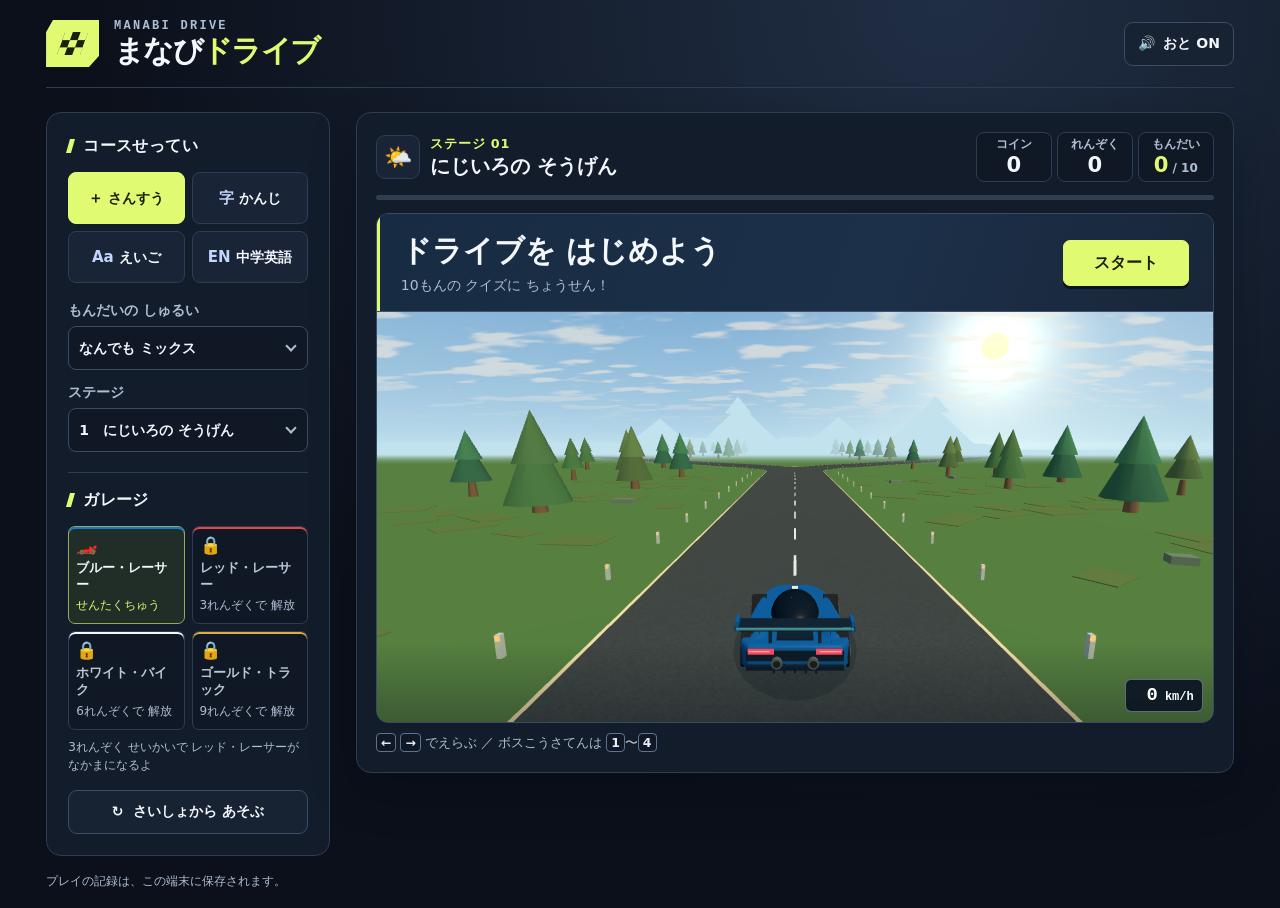
==== commit 6d9be040: "Upgrade the racing scene, sound, and start flow" ====
--- a/index.html
+++ b/index.html
@@ -9,12 +9,13 @@
   <link rel="icon" type="image/png" href="icons/icon-192.png">
   <link rel="apple-touch-icon" href="icons/icon-192.png">
   <title>まなびドライブ | 学習ドライブゲーム</title>
-  <link rel="stylesheet" href="style.css?v=cockpit">
+  <link rel="stylesheet" href="style.css?v=apex">
   <script src="vendor/three.min.js" defer></script>
   <script src="road-geometry.js?v=stages5" defer></script>
-  <script src="drive-3d.js?v=stages5" defer></script>
+  <script src="drive-3d.js?v=apex" defer></script>
+  <script src="drive-audio.js?v=apex" defer></script>
   <script src="questions.js?v=stages5" defer></script>
-  <script src="app.js?v=cockpit" defer></script>
+  <script src="app.js?v=apex" defer></script>
 </head>
 <body>
   <div class="page">
@@ -94,17 +95,24 @@
           <div class="hud">
             <div class="hud-item"><span class="hud-label">コイン</span><strong id="coinCount">0</strong></div>
             <div class="hud-item"><span class="hud-label">れんぞく</span><strong id="streakCount">0</strong></div>
-            <div class="hud-item hud-solved"><span class="hud-label">もんだい</span><div><strong id="questionCounter">1</strong><span class="hud-total"> / 10</span></div></div>
+            <div class="hud-item hud-solved"><span class="hud-label">もんだい</span><div><strong id="questionCounter">0</strong><span class="hud-total"> / 10</span></div></div>
           </div>
         </div>
 
         <div class="progress-track" id="progressTrack" role="progressbar" aria-label="ステージのしんちょく" aria-valuemin="0" aria-valuemax="10" aria-valuenow="0"><div id="progressFill" class="progress-fill"></div></div>
 
         <div class="cockpit">
-          <div class="question-panel">
+          <div id="startPanel" class="question-panel start-panel">
+            <div>
+              <h2>ドライブを はじめよう</h2>
+              <p>10もんの クイズに ちょうせん！</p>
+            </div>
+            <button type="button" id="startButton" class="start-button">スタート</button>
+          </div>
+          <div id="questionPanel" class="question-panel" hidden>
             <div class="question-main">
               <div class="question-overline"><span id="questionKind">たし算・ひき算</span><span id="questionGrade" class="grade-chip" hidden></span></div>
-              <h2 id="questionText">もんだいを よみこみちゅう...</h2>
+              <h2 id="questionText" tabindex="-1">もんだいを よみこみちゅう...</h2>
               <button type="button" id="speakButton" class="speak-button" hidden>🔊 えいごを きく</button>
             </div>
             <div id="questionVisual" class="question-visual" aria-label="もんだいの ず"></div>
@@ -112,15 +120,17 @@
 
           <div class="world" id="world" role="region" aria-label="どちらの みちが せいかいかな？">
             <canvas id="driveCanvas" class="drive-canvas" aria-hidden="true"></canvas>
-            <div id="answerTimer" class="answer-timer" role="timer">
+            <div class="speed-streaks" aria-hidden="true"></div>
+            <div id="speedometer" class="speedometer"><span id="boostLabel" hidden>BOOST</span><div><strong id="speedValue">0</strong> <span>km/h</span></div></div>
+            <div id="answerTimer" class="answer-timer" role="timer" hidden>
               <div class="timer-label"><strong id="answerTime">10</strong><span>びょう</span></div>
               <div class="answer-timer-track"><span id="answerTimerFill"></span></div>
             </div>
             <div id="bossBadge" class="boss-badge" hidden>ボスこうさてん</div>
-            <div id="worldTip" class="world-tip">どっちの みちに すすむ？</div>
+            <div id="worldTip" class="world-tip" hidden>どっちの みちに すすむ？</div>
           </div>
 
-          <div id="roadChoices" class="road-choices" role="group" aria-label="こたえの みち"></div>
+          <div id="roadChoices" class="road-choices" role="group" aria-label="こたえの みち" hidden></div>
         </div>
 
         <div id="feedback" class="feedback" role="status" aria-live="polite" hidden>
@@ -145,7 +155,7 @@
       <div class="finish-stars" id="finishStars" aria-label="がんばりの ほし">⭐⭐⭐</div>
       <p id="finishSummary">よく がんばったね！</p>
       <div class="finish-stats"><span>🪙 コイン <strong id="finishCoins">0</strong></span><span>✅ せいかい <strong id="finishCorrect">0</strong> / 10</span></div>
-      <button type="button" id="playAgain" class="play-again">もういちど ドライブ</button>
+      <button type="button" id="playAgain" class="play-again">つぎの ドライブへ</button>
     </div>
   </div>
 </body>
--- a/style.css
+++ b/style.css
@@ -233,6 +233,20 @@
 .question-overline { display: flex; flex-wrap: wrap; align-items: center; gap: 4px 8px; color: var(--accent); font-size: .875rem; font-weight: 800; }
 .grade-chip { padding: 0 6px; border: 1px solid #60718d; border-radius: 4px; font-size: .75rem; color: var(--ink); }
 .question-main h2 { margin: 4px 0 0; font-size: clamp(1.23rem, 2.5vw, 2.1rem); font-weight: 850; line-height: 1.35; overflow-wrap: anywhere; }
+.start-panel h2 { margin: 0; font-size: clamp(1.1rem, 2.45vw, 1.9rem); line-height: 1.35; }
+.start-panel p { margin: 4px 0 0; color: var(--muted); font-size: .875rem; }
+.start-button {
+  min-height: 46px;
+  padding: 8px clamp(14px, 3vw, 30px);
+  flex: none;
+  border: 1px solid var(--accent);
+  border-radius: 7px;
+  background: var(--accent);
+  color: var(--accent-ink);
+  font-weight: 900;
+  box-shadow: 0 3px 0 #0a1421;
+}
+.start-button:hover { filter: brightness(1.1); }
 .speak-button { margin-top: 8px; }
 
 .question-visual { display: grid; place-items: center; max-width: 100%; }
@@ -296,7 +310,19 @@
 .world.is-wrong-route::before { background: radial-gradient(ellipse at 50% 80%, #ffc09e66, transparent 54%); animation: route-flash .65s ease-out; }
 @keyframes route-flash { 24% { opacity: 1; } }
 .world::after { background: linear-gradient(0deg, #080e1a50, transparent 19%); }
-.answer-timer, .boss-badge, .world-tip {
+.speed-streaks {
+  position: absolute;
+  z-index: 1;
+  inset: 0;
+  pointer-events: none;
+  opacity: 0;
+  background: conic-gradient(from 0deg at 50% 46%, transparent 0deg 55deg, #d3ecfa55 56deg, transparent 57deg 69deg, #f3fbffb0 70deg, transparent 71deg 83deg, #d3ecfa44 84deg, transparent 85deg 107deg, #e5f8ff9e 108deg, transparent 109deg 244deg, #e5f8ff99 245deg, transparent 246deg 264deg, #d3ecfa55 265deg, transparent 266deg 286deg, #f3fbffb0 287deg, transparent 288deg 302deg, #d3ecfa66 303deg, transparent 304deg);
+  mask-image: linear-gradient(90deg, #000 0, transparent 27% 73%, #000 100%);
+  transition: opacity .2s ease;
+}
+.world.at-speed .speed-streaks { opacity: .4; }
+.world.is-boosting .speed-streaks { opacity: .85; }
+.answer-timer, .boss-badge, .world-tip, .speedometer {
   position: absolute;
   z-index: 2;
   border: 1px solid #b6c9e177;
@@ -314,6 +340,19 @@
 .world.is-driving .answer-timer { opacity: 0; }
 .boss-badge { top: 10px; left: 10px; border-color: #ffd089; border-radius: 6px; background: #472e11; color: #ffe2a8; padding: 5px 8px; font-size: .8rem; }
 .world-tip { left: 10px; bottom: 10px; max-width: calc(100% - 20px); border-radius: 6px; padding: 4px 8px; font-size: .8rem; pointer-events: none; }
+.speedometer {
+  right: 10px;
+  bottom: 10px;
+  min-width: 78px;
+  padding: 4px 8px;
+  border-radius: 6px;
+  font: 750 .75rem/1.2 ui-monospace, Consolas, monospace;
+  text-align: right;
+  pointer-events: none;
+}
+.speedometer strong { font-size: 1.18rem; }
+#boostLabel { display: block; margin-bottom: 2px; color: #a8f6ff; letter-spacing: .12em; }
+.world.is-boosting .speedometer { border-color: #9be9ff; }
 
 .road-choices {
   display: grid;
@@ -497,6 +536,7 @@
   .timer-label strong { font-size: 1.2rem; }
   .boss-badge { top: 6px; left: 6px; }
   .world-tip { left: 6px; bottom: 6px; }
+  .speedometer { right: 6px; bottom: 6px; }
   .road-choices { gap: 5px; padding: 6px; }
   .road-choice { min-height: 58px; padding: 5px 6px 6px; }
   .road-choice strong { font-size: .94rem; }
@@ -508,4 +548,5 @@
 
 @media (prefers-reduced-motion: reduce) {
   *, *::before, *::after { animation-duration: .001ms !important; transition-duration: .001ms !important; }
-}
+  .speed-streaks { display: none; }
+}
